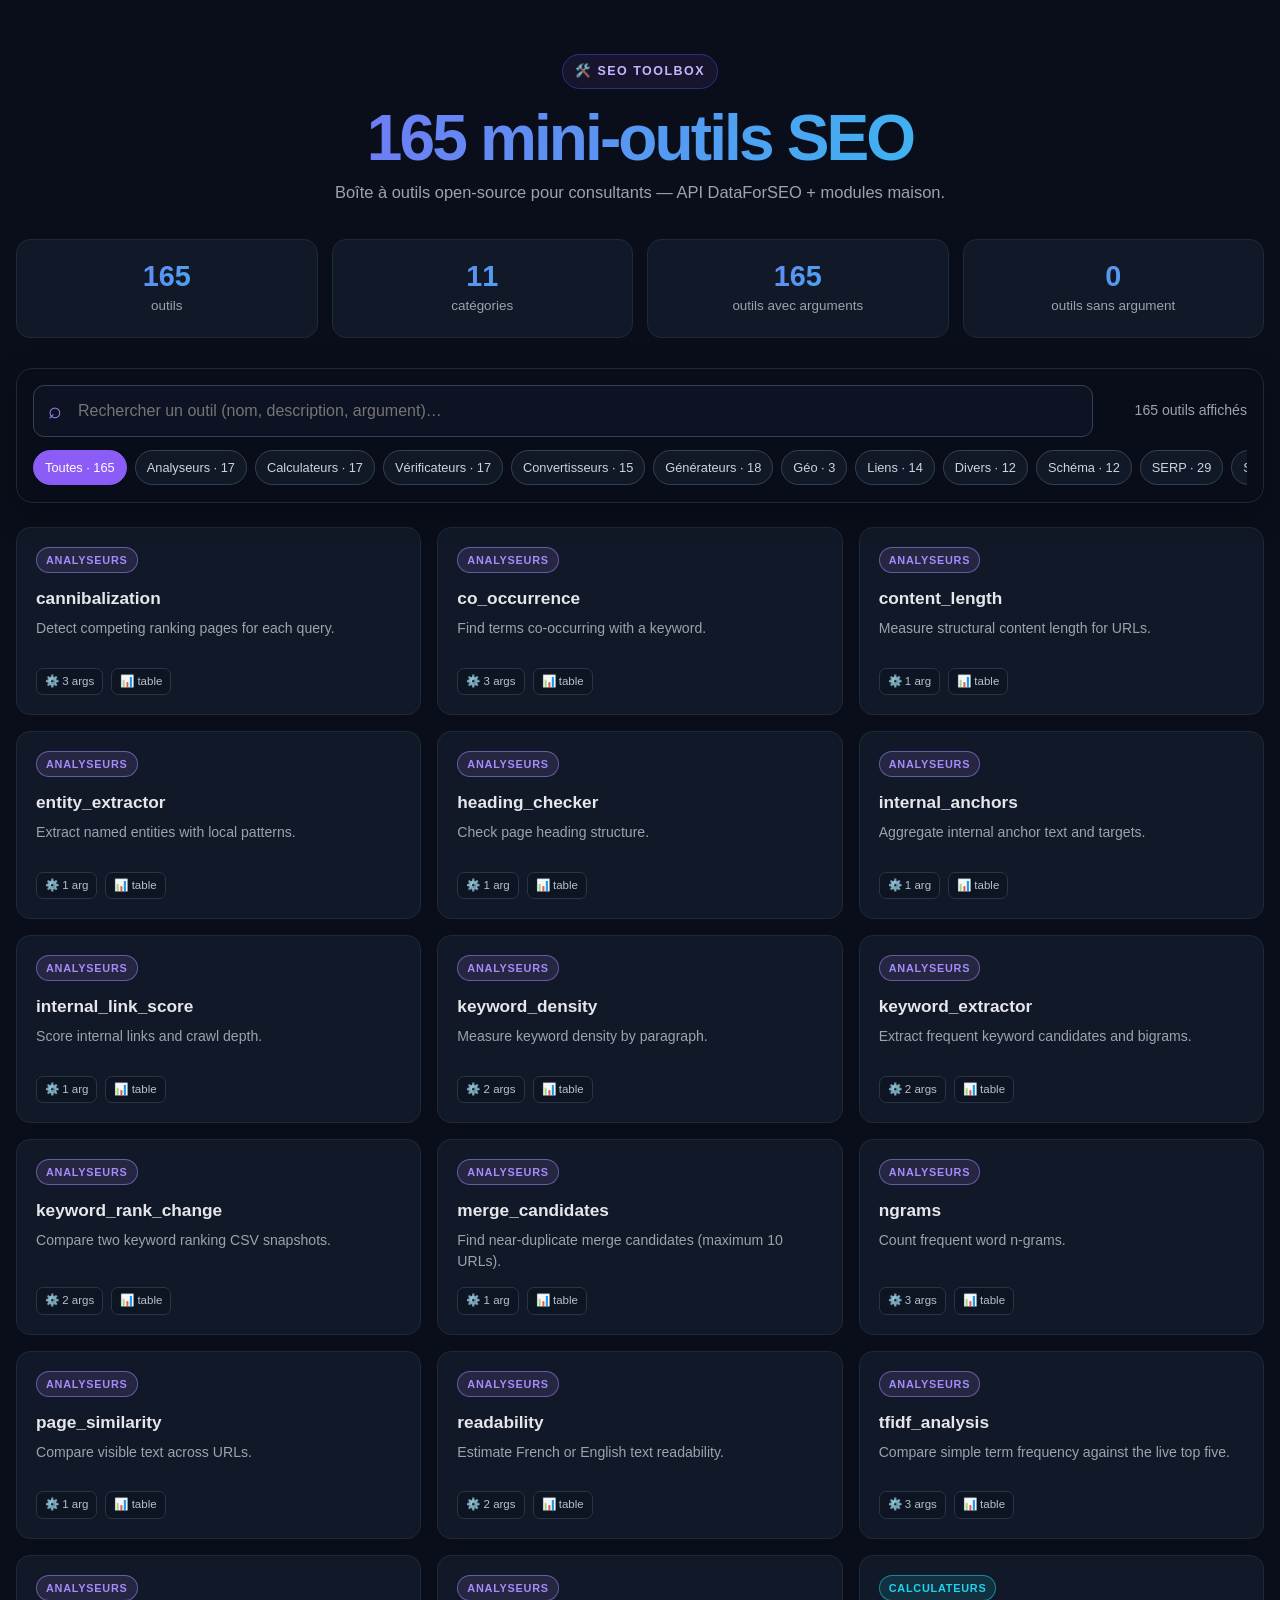
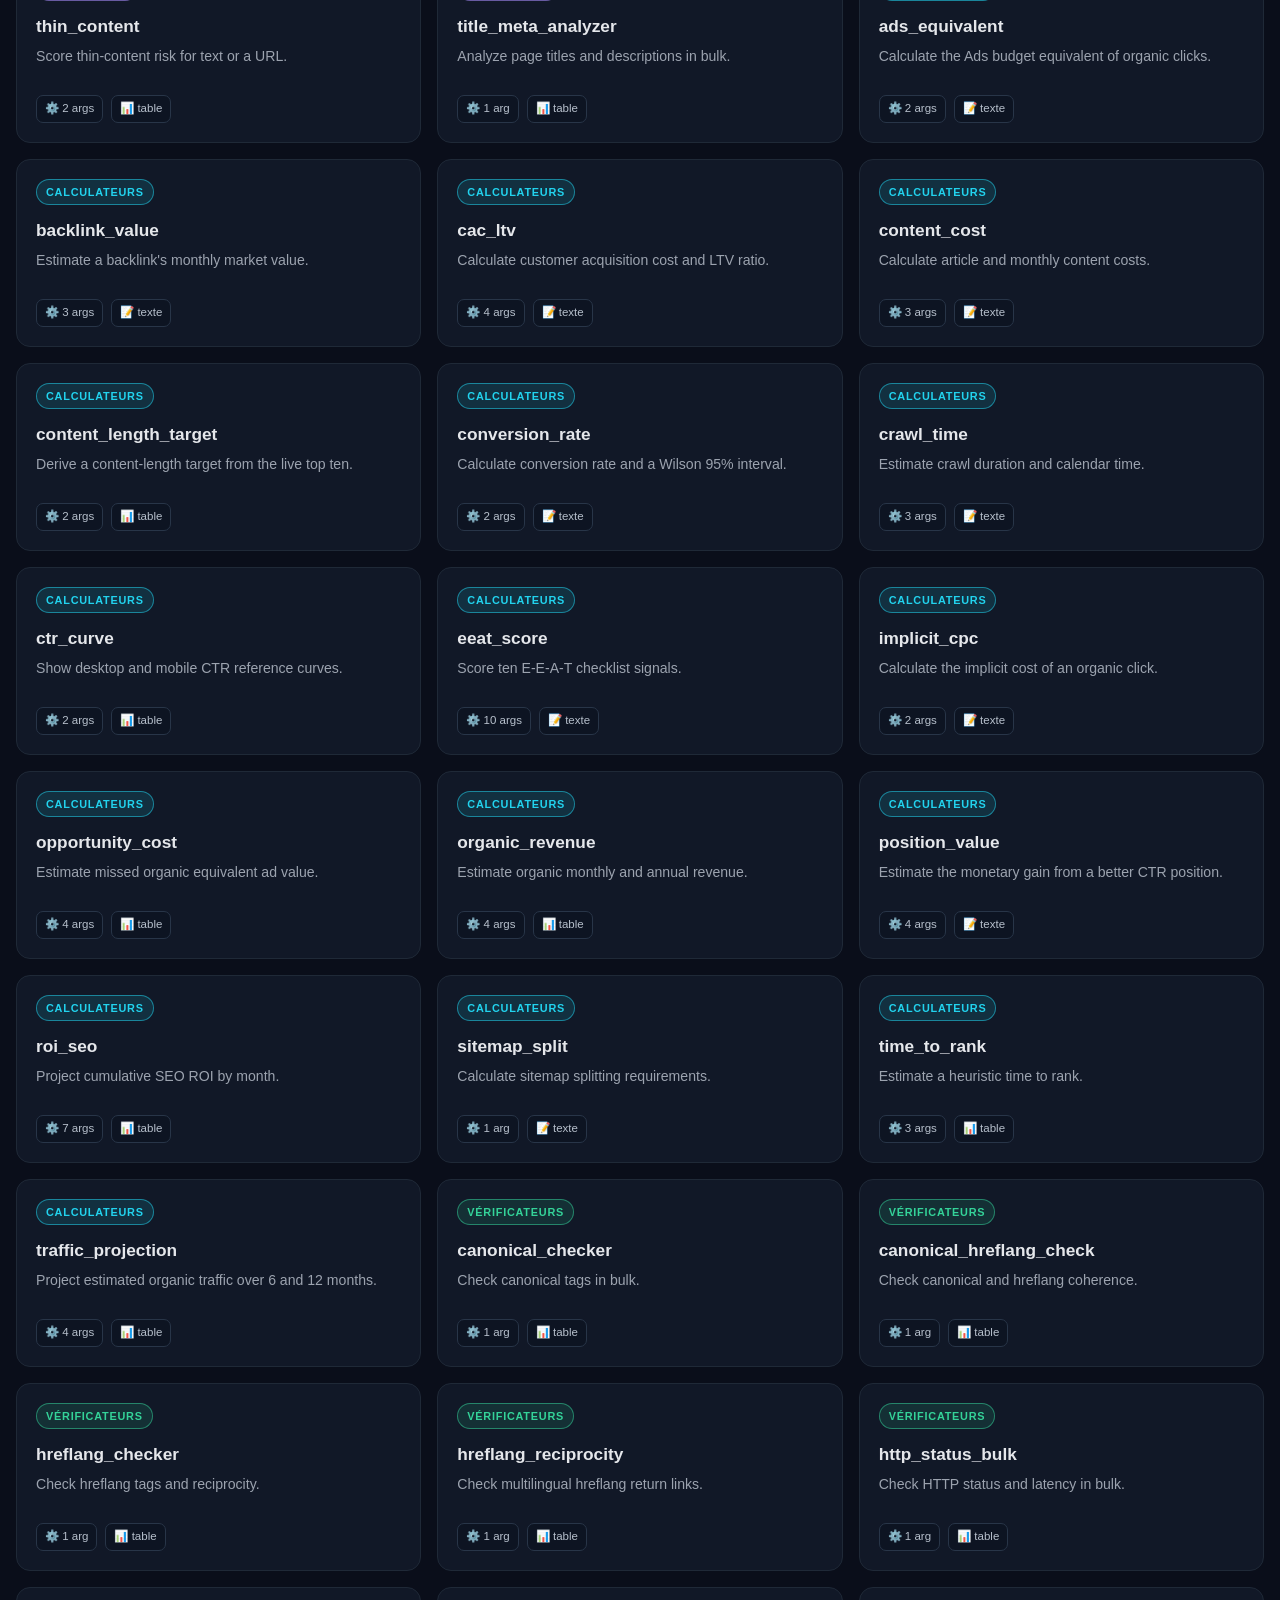
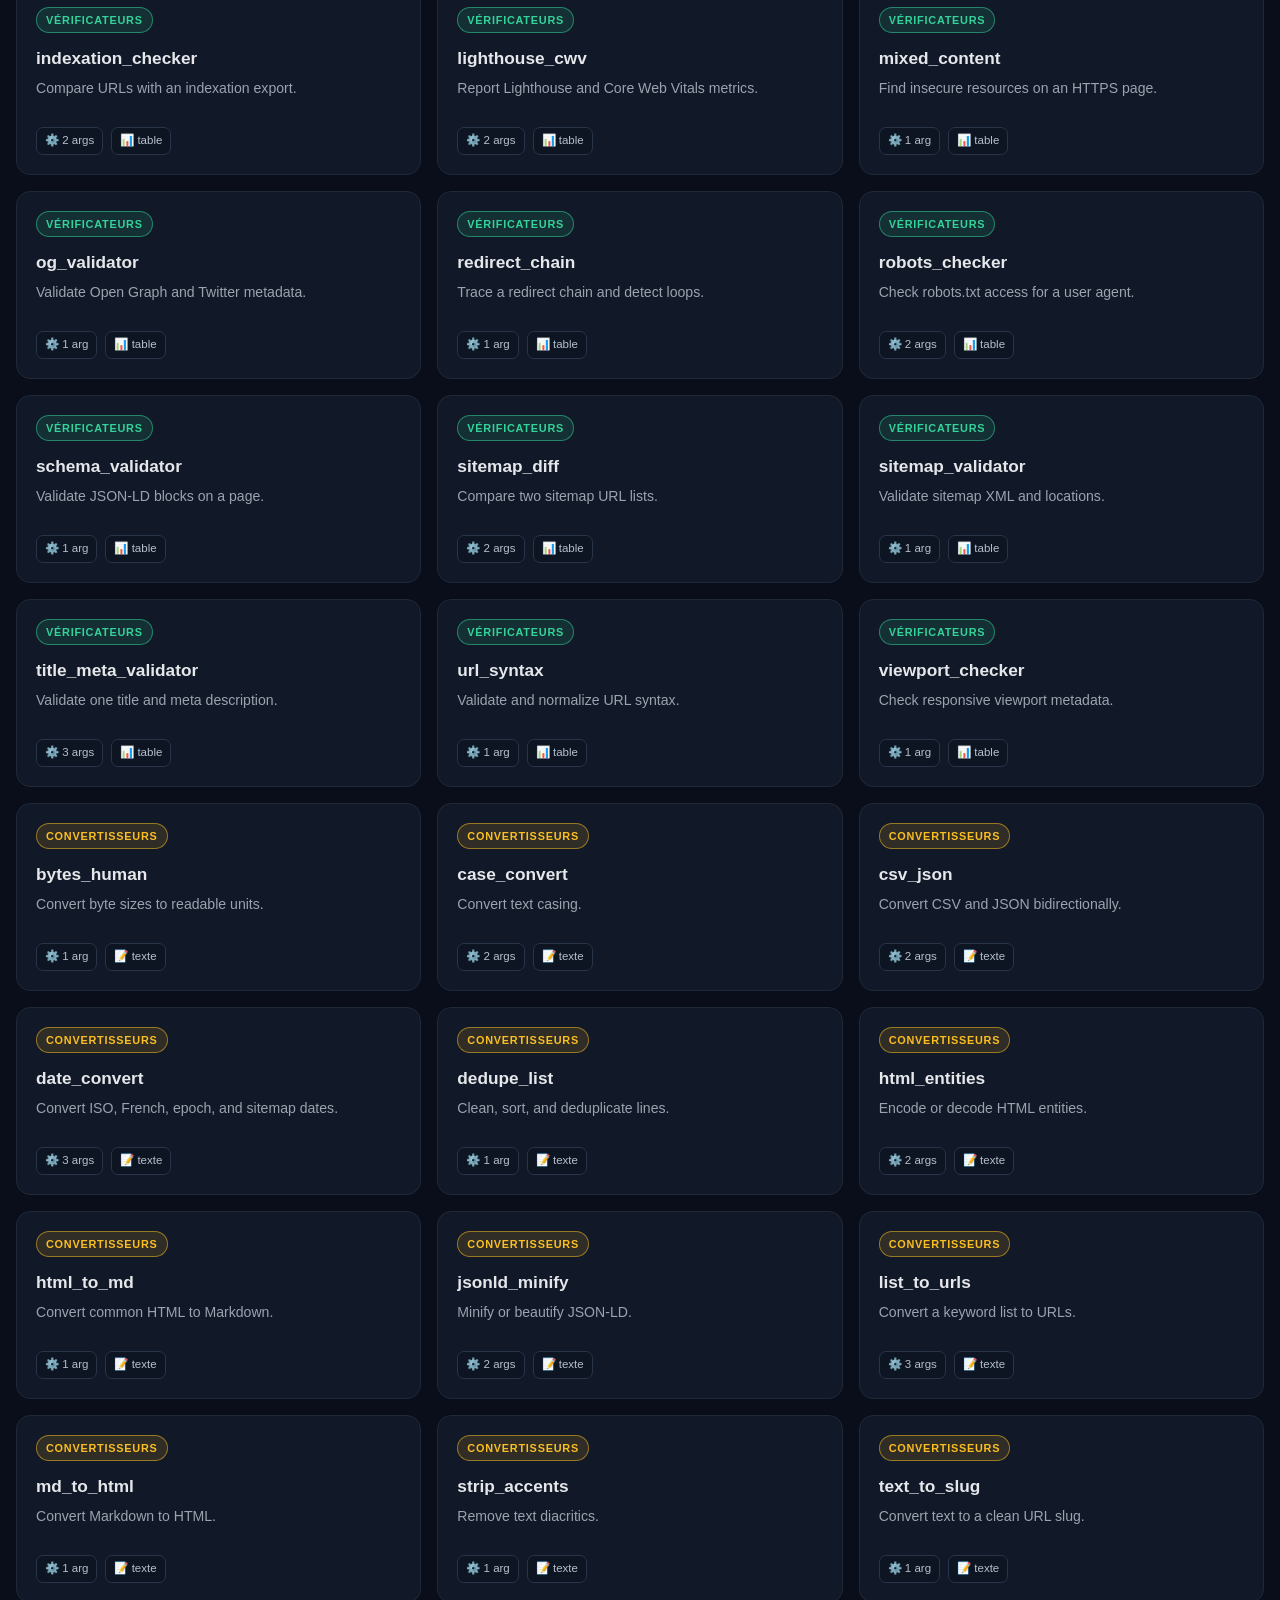
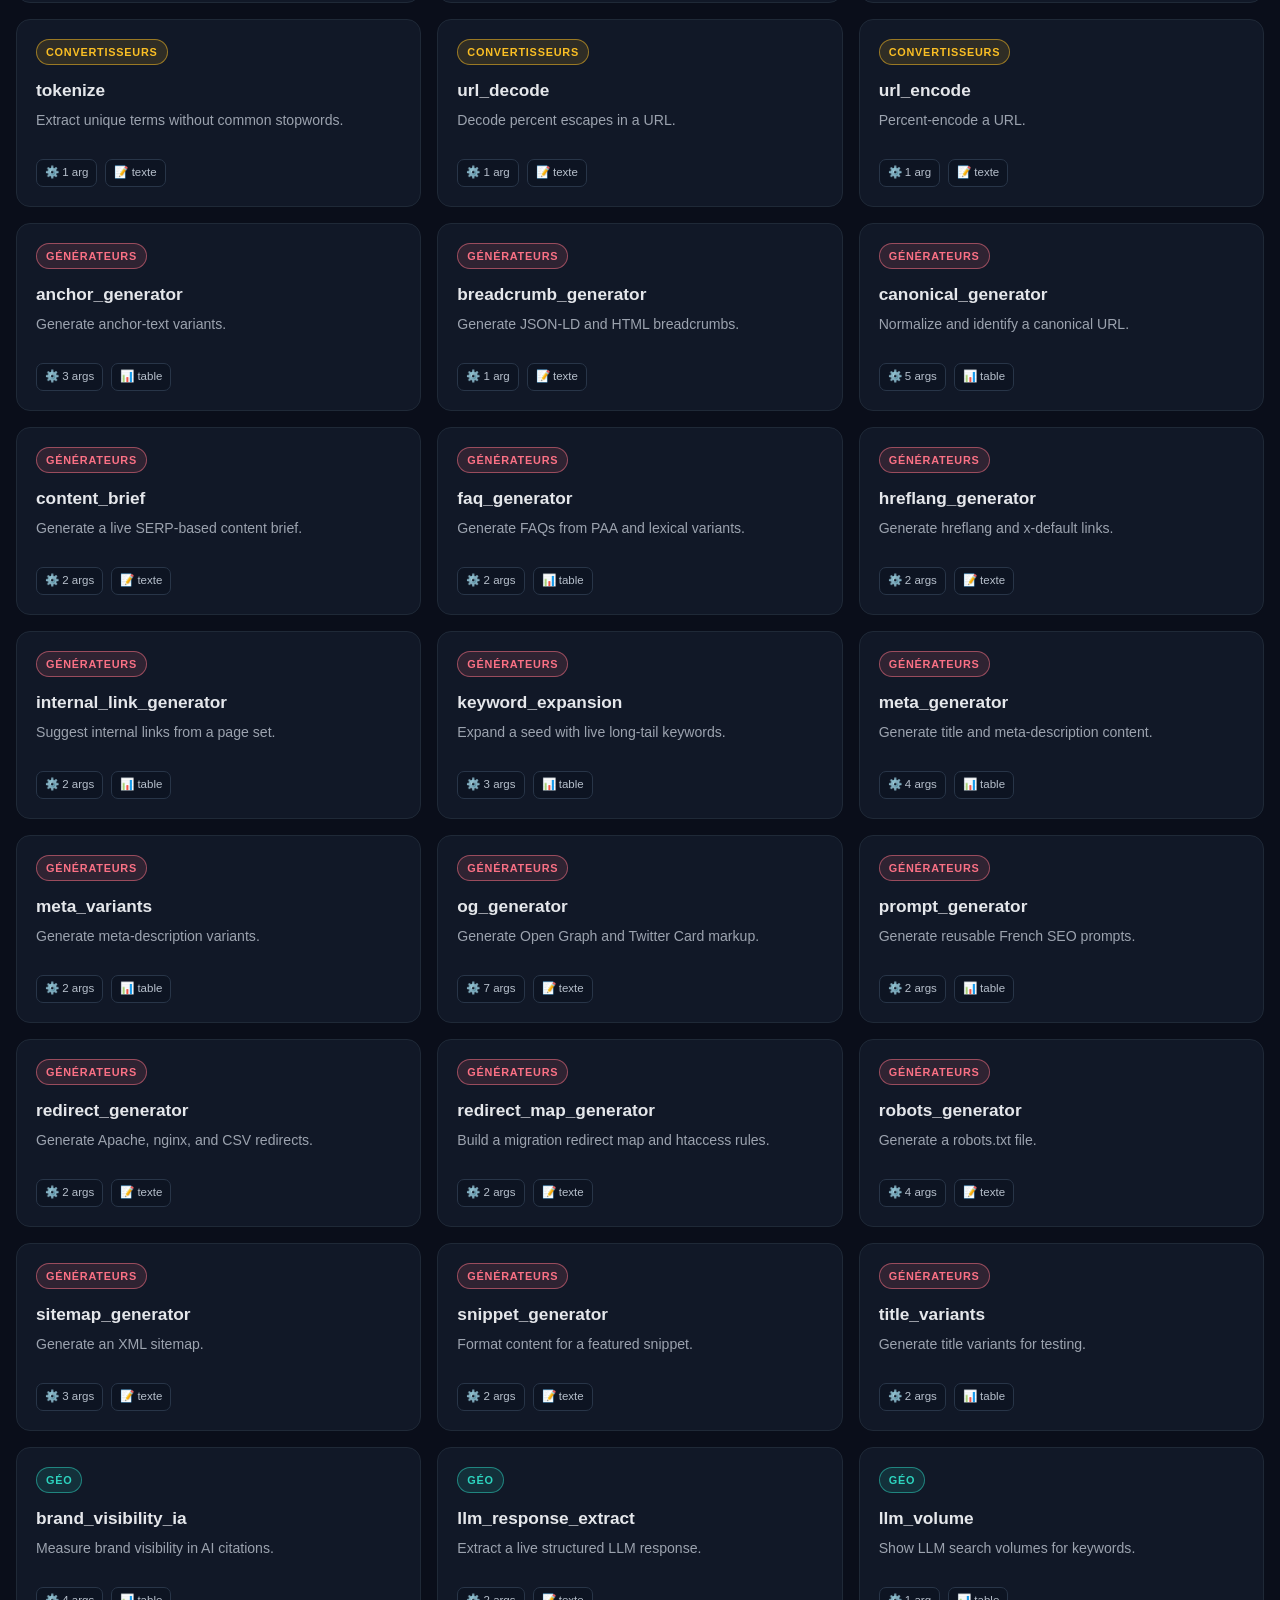
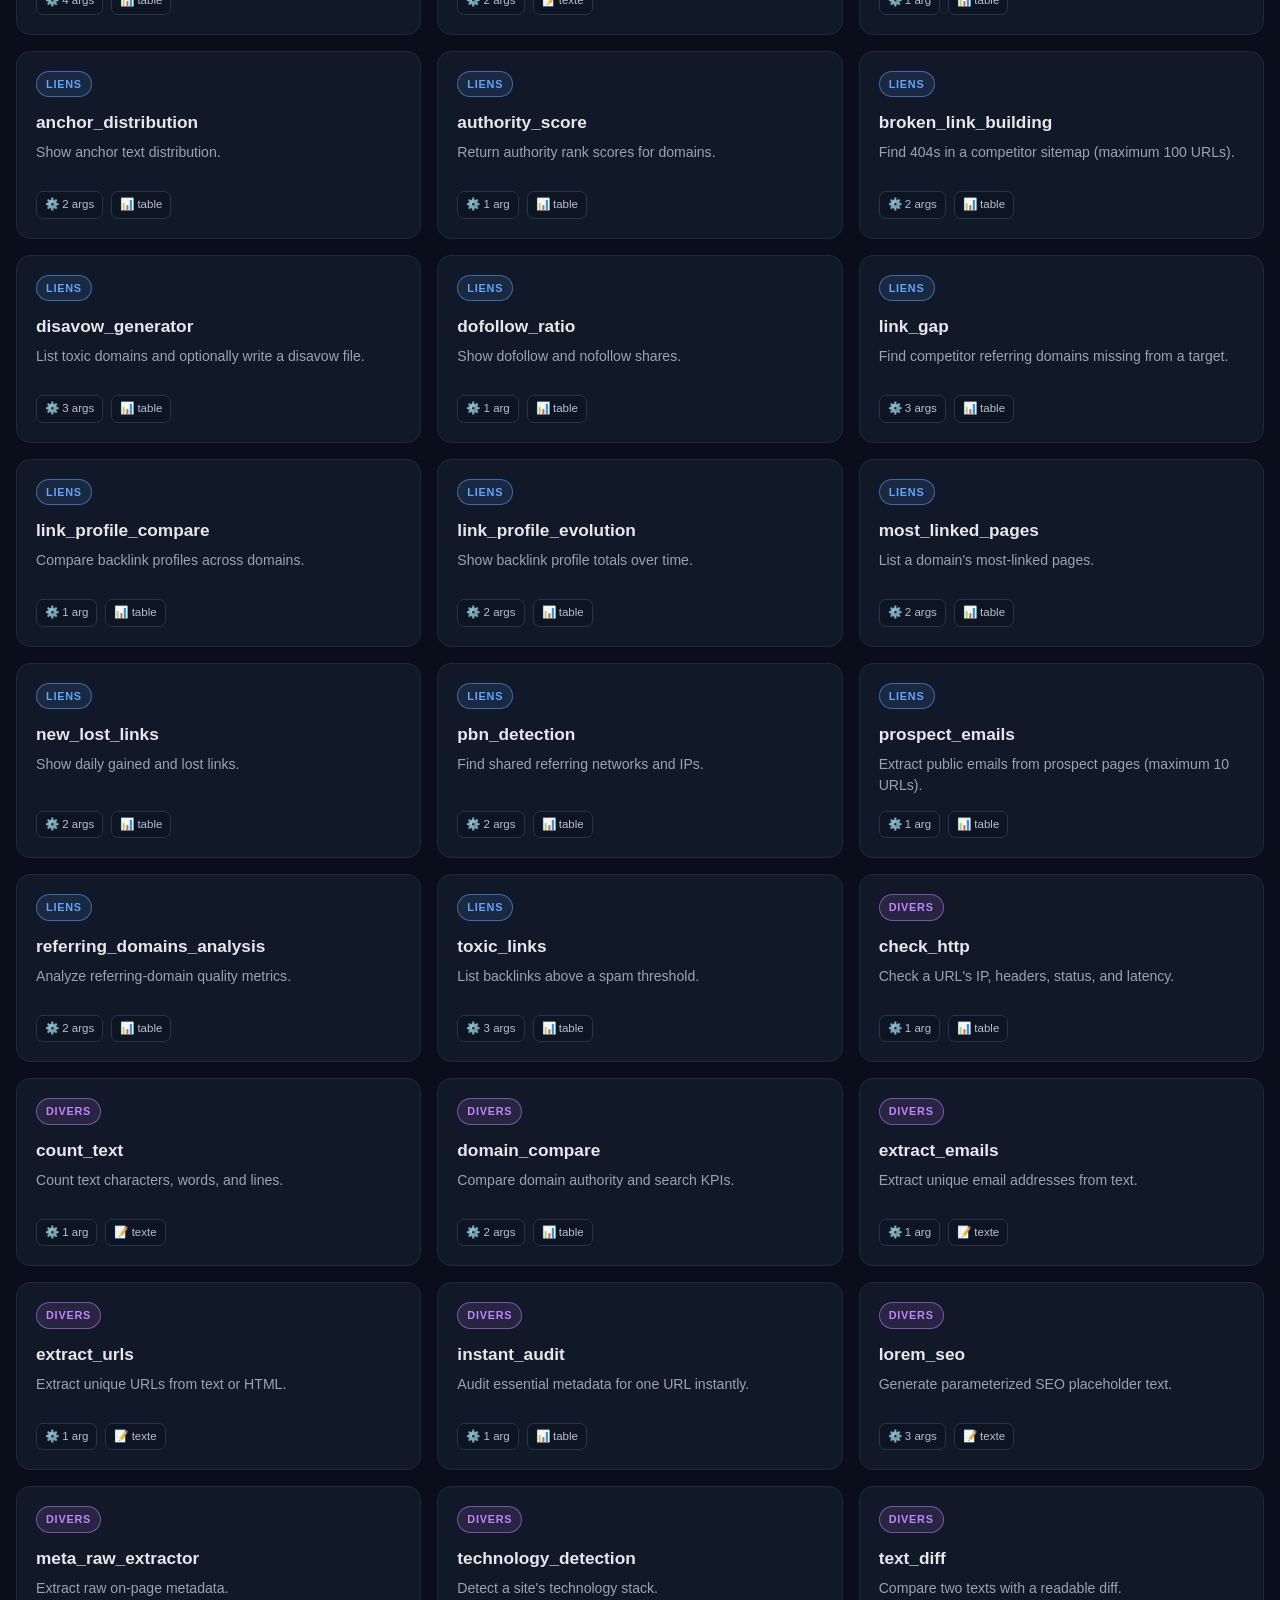
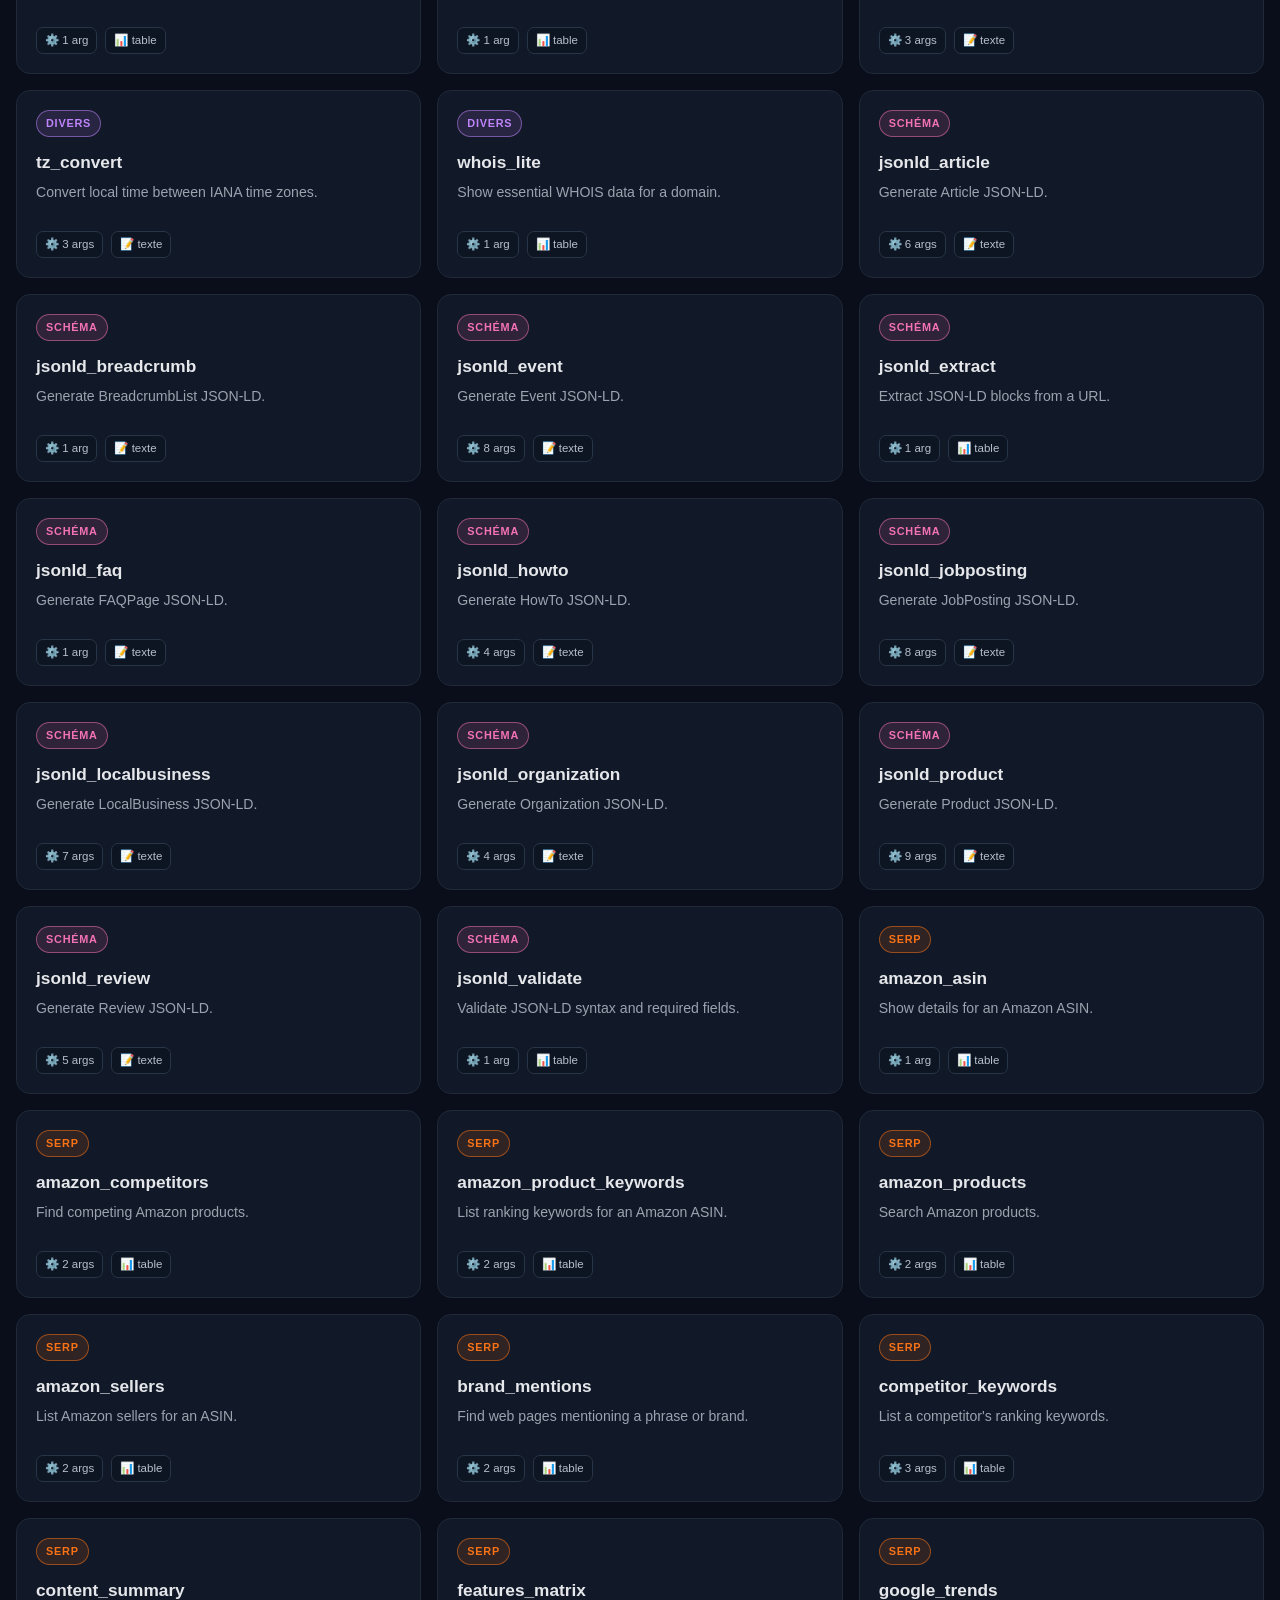
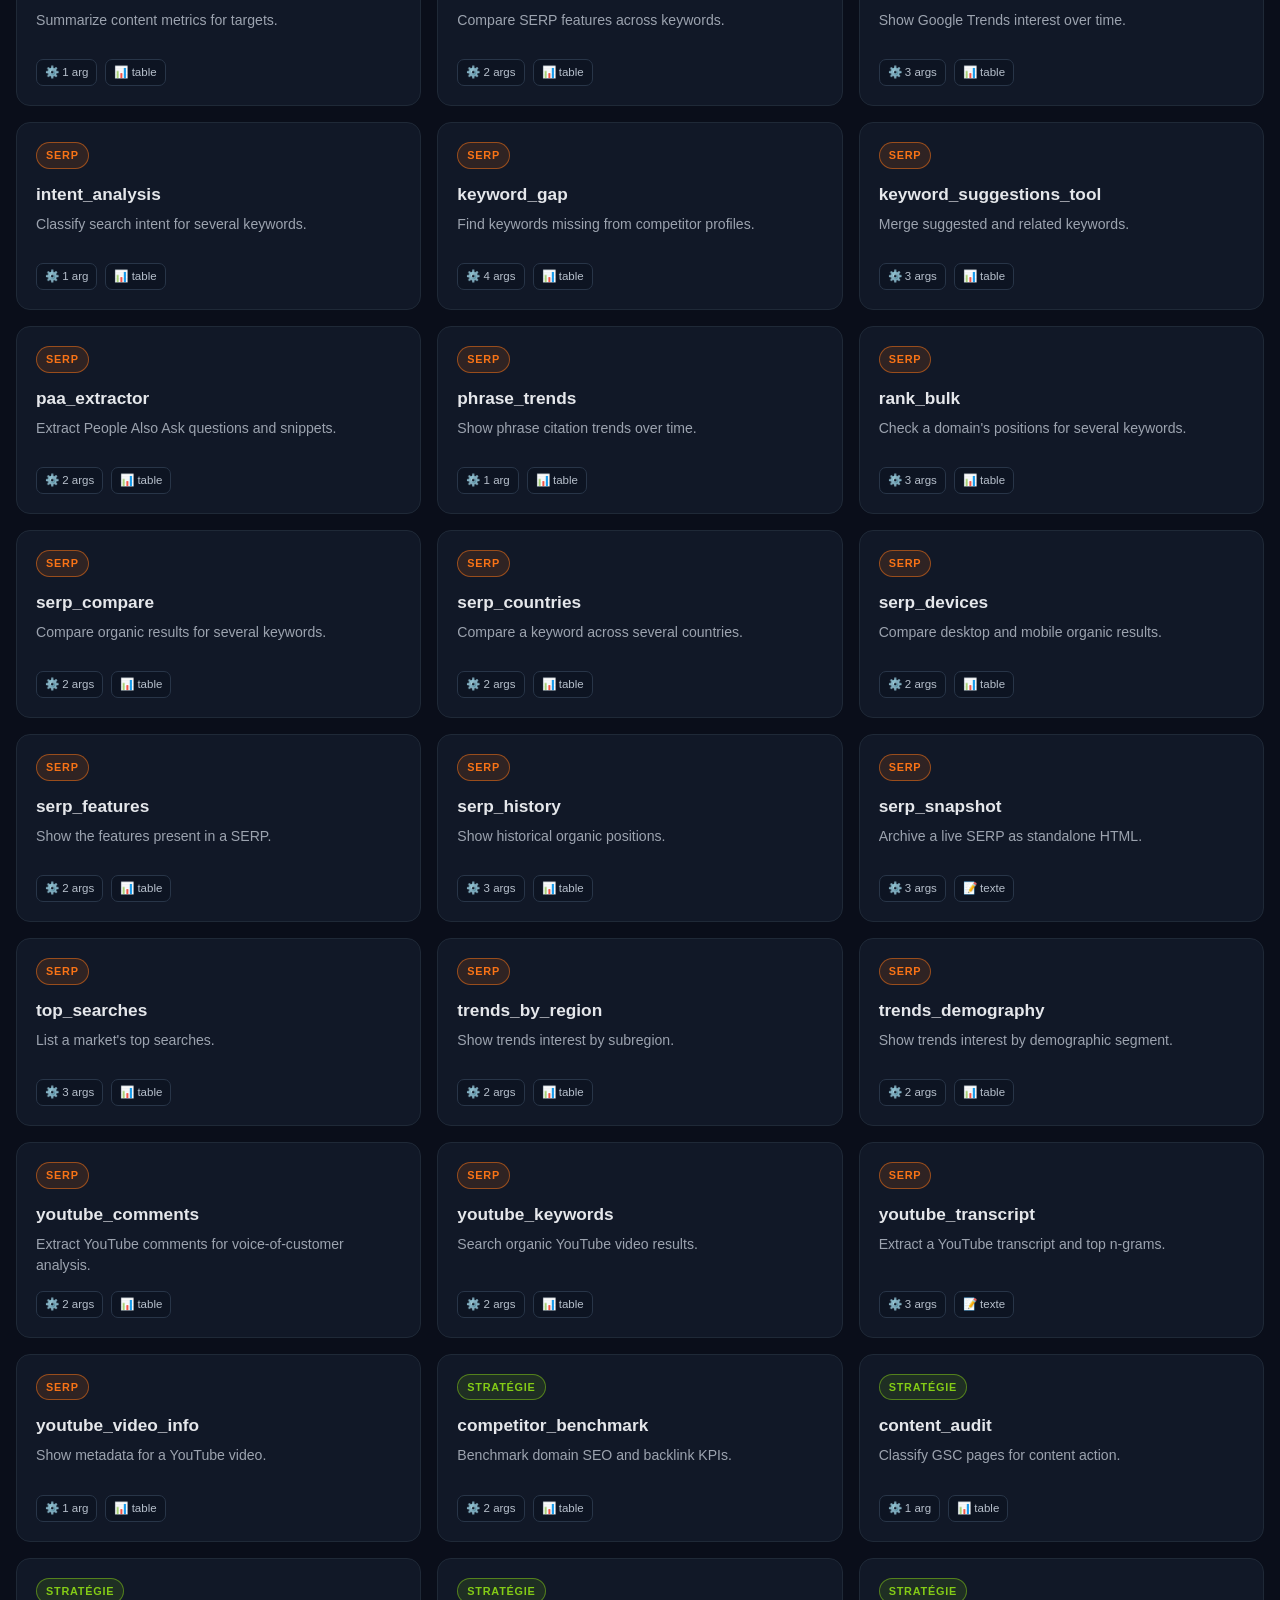
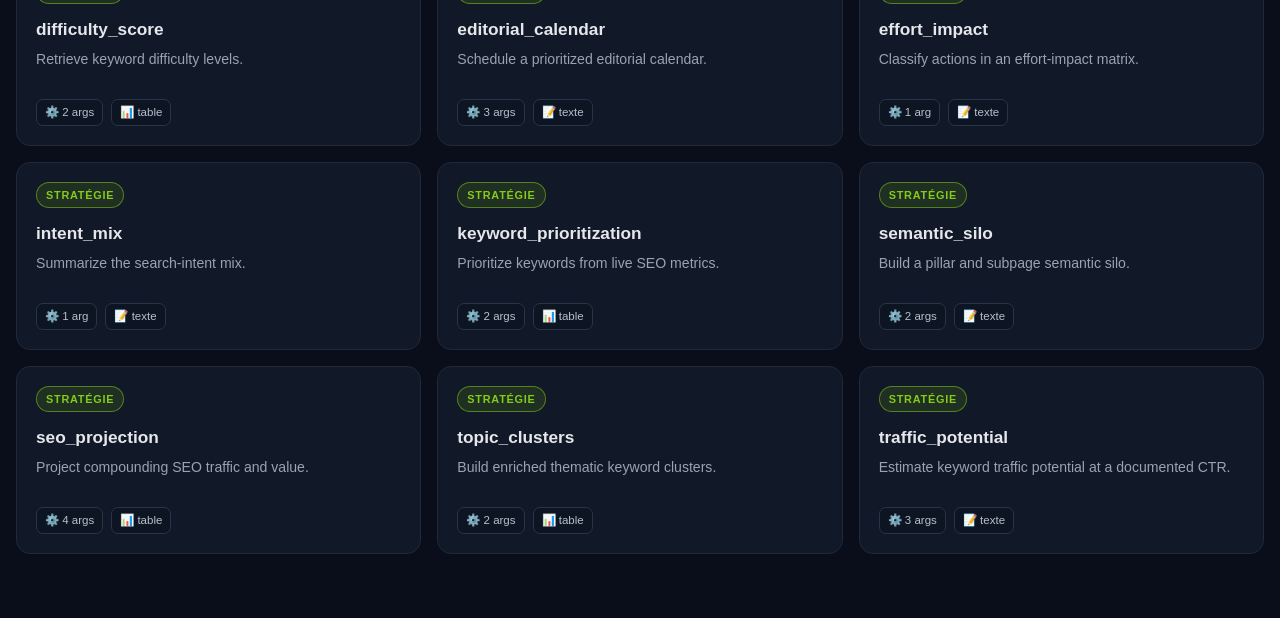
==== visualization/tools-dashboard.html @ 1629d71f "Dashboard visuel des 165 mini-outils (HTML autonome : recherche, filtres catégories, fiches avec arg" ====
<!doctype html>
<html lang="fr">
<head>
  <meta charset="utf-8">
  <meta name="viewport" content="width=device-width, initial-scale=1">
  <title>165 mini-outils SEO — SEO Toolbox</title>
  <style>
    :root{--bg:#0a0e1a;--card:#111827;--border:#1f2937;--violet:#8b5cf6;--cyan:#22d3ee;--text:#e5e7eb;--muted:#9ca3af}
    *{box-sizing:border-box}html{color-scheme:dark;scroll-behavior:smooth}body{margin:0;background:var(--bg);color:var(--text);font-family:-apple-system,BlinkMacSystemFont,"Segoe UI",Roboto,Helvetica,Arial,sans-serif;line-height:1.5}button,input{font:inherit}.shell{width:min(1440px,calc(100% - 32px));margin:auto;padding:54px 0 64px}.hero{text-align:center;margin-bottom:34px}.brand{display:inline-flex;align-items:center;gap:8px;padding:7px 12px;border:1px solid #312e81;border-radius:999px;background:#17152e;color:#c4b5fd;font-size:.78rem;font-weight:800;letter-spacing:.12em}.hero h1{margin:16px 0 8px;font-size:clamp(2.1rem,5vw,4rem);line-height:1.05;letter-spacing:-.045em}.gradient{background:linear-gradient(100deg,var(--violet),var(--cyan));background-clip:text;-webkit-background-clip:text;color:transparent}.hero p{max-width:790px;margin:auto;color:var(--muted);font-size:1.03rem}.stats{display:grid;grid-template-columns:repeat(4,1fr);gap:14px;margin:30px 0}.stat{padding:20px;border:1px solid var(--border);border-radius:14px;background:var(--card);text-align:center}.stat strong{display:block;font-size:1.8rem;line-height:1.15}.stat span{color:var(--muted);font-size:.84rem}.controls{position:sticky;top:0;z-index:10;margin-bottom:24px;padding:16px;border:1px solid var(--border);border-radius:16px;background:rgba(10,14,26,.94);box-shadow:0 12px 30px rgba(0,0,0,.25);backdrop-filter:blur(12px)}.search-row{display:flex;align-items:center;gap:14px}.search{position:relative;flex:1}.search::before{content:"⌕";position:absolute;left:15px;top:50%;transform:translateY(-52%);color:#a78bfa;font-size:1.45rem}.search input{width:100%;padding:13px 16px 13px 44px;border:1px solid #374151;border-radius:11px;outline:0;background:#0d1322;color:var(--text);transition:.2s}.search input:focus{border-color:var(--violet);box-shadow:0 0 0 3px rgba(139,92,246,.16)}.results{min-width:140px;color:var(--muted);font-size:.88rem;text-align:right}.chips{display:flex;gap:8px;margin-top:13px;padding-bottom:1px;overflow-x:auto;scrollbar-width:thin}.chip{flex:none;padding:7px 11px;border:1px solid #374151;border-radius:999px;background:#111827;color:#cbd5e1;cursor:pointer;font-size:.8rem;transition:.18s}.chip:hover{border-color:#6d5bd0}.chip.active{border-color:var(--violet);background:var(--violet);color:white}.grid{display:grid;grid-template-columns:repeat(auto-fill,minmax(320px,1fr));gap:16px}.card{display:flex;min-height:188px;padding:19px;border:1px solid var(--border);border-radius:14px;background:var(--card);cursor:pointer;transition:transform .2s,border-color .2s,box-shadow .2s}.card:hover,.card:focus-visible{transform:translateY(-2px);border-color:var(--violet);box-shadow:0 14px 32px rgba(76,29,149,.22)}.card:focus-visible{outline:2px solid var(--cyan);outline-offset:2px}.card-inner{display:flex;flex:1;min-width:0;flex-direction:column}.category{display:inline-flex;align-self:flex-start;padding:4px 9px;border:1px solid color-mix(in srgb,var(--cat) 52%,transparent);border-radius:999px;background:color-mix(in srgb,var(--cat) 13%,transparent);color:var(--cat);font-size:.68rem;font-weight:800;letter-spacing:.07em;text-transform:uppercase}.card h2{margin:13px 0 6px;font-size:1.08rem;overflow-wrap:anywhere}.description{display:-webkit-box;margin:0;color:var(--muted);font-size:.88rem;overflow:hidden;-webkit-box-orient:vertical;-webkit-line-clamp:2}.meta{display:flex;gap:8px;margin-top:auto;padding-top:15px}.pill{padding:4px 8px;border:1px solid #283548;border-radius:7px;background:#0d1422;color:#b7c0cc;font-size:.72rem}.empty{grid-column:1/-1;padding:60px 20px;border:1px dashed #374151;border-radius:14px;color:var(--muted);text-align:center}.modal{position:fixed;inset:0;z-index:50;display:none;align-items:center;justify-content:center;padding:20px;background:rgba(2,6,23,.78);backdrop-filter:blur(5px)}.modal.open{display:flex}.dialog{width:min(900px,100%);max-height:min(88vh,850px);overflow:auto;border:1px solid #334155;border-radius:18px;background:#111827;box-shadow:0 28px 80px rgba(0,0,0,.6)}.dialog-head{display:flex;align-items:flex-start;justify-content:space-between;gap:18px;padding:24px 26px 12px}.dialog-head h2{margin:10px 0 0;font-size:1.65rem;overflow-wrap:anywhere}.close{display:grid;flex:none;width:38px;height:38px;border:1px solid #374151;border-radius:9px;background:#182131;color:#cbd5e1;cursor:pointer;place-items:center;font-size:1.25rem}.close:hover{border-color:var(--violet);color:white}.dialog-body{padding:0 26px 26px}.full-description{margin:5px 0 25px;color:#c7ced8}.dialog h3{margin:22px 0 10px;font-size:.9rem;letter-spacing:.04em;text-transform:uppercase;color:#c4b5fd}.table-wrap{overflow-x:auto;border:1px solid #263244;border-radius:10px}table{width:100%;border-collapse:collapse;font-size:.82rem}th,td{padding:10px 12px;border-bottom:1px solid #263244;text-align:left;vertical-align:top}tr:last-child td{border-bottom:0}th{background:#0e1624;color:#9ca3af;font-size:.72rem;text-transform:uppercase}td{overflow-wrap:anywhere}.required{display:inline-block;padding:2px 7px;border-radius:999px;font-size:.68rem;font-weight:700}.yes{background:rgba(239,68,68,.15);color:#fca5a5}.no{background:rgba(34,197,94,.13);color:#86efac}.no-args{padding:18px;border:1px dashed #374151;border-radius:10px;color:var(--muted);text-align:center}pre{margin:0;padding:16px;border:1px solid #30363d;border-radius:10px;background:#0d1117;color:#a5f3fc;white-space:pre-wrap;overflow-wrap:anywhere;font:13px/1.55 ui-monospace,SFMono-Regular,Menlo,Consolas,monospace}@media(max-width:800px){.stats{grid-template-columns:repeat(2,1fr)}.search-row{align-items:stretch;flex-direction:column}.results{text-align:left}.controls{position:static}.shell{padding-top:32px}}@media(max-width:430px){.shell{width:min(100% - 20px,1440px)}.grid{grid-template-columns:1fr}.stats{gap:9px}.stat{padding:15px 8px}.dialog-head,.dialog-body{padding-left:18px;padding-right:18px}}
  </style>
</head>
<body>
  <main class="shell">
    <header class="hero"><div class="brand">🛠️ SEO TOOLBOX</div><h1 class="gradient">165 mini-outils SEO</h1><p>Boîte à outils open-source pour consultants — API DataForSEO + modules maison.</p></header>
    <section class="stats" aria-label="Statistiques"><div class="stat"><strong class="gradient" id="stat-total">—</strong><span>outils</span></div><div class="stat"><strong class="gradient" id="stat-categories">—</strong><span>catégories</span></div><div class="stat"><strong class="gradient" id="stat-with-args">—</strong><span>outils avec arguments</span></div><div class="stat"><strong class="gradient" id="stat-without-args">—</strong><span>outils sans argument</span></div></section>
    <section class="controls" aria-label="Filtres"><div class="search-row"><label class="search"><span hidden>Rechercher</span><input id="search" type="search" placeholder="Rechercher un outil (nom, description, argument)…" autocomplete="off"></label><div class="results" id="results" aria-live="polite"></div></div><div class="chips" id="chips" aria-label="Catégories"></div></section>
    <section class="grid" id="grid" aria-live="polite"></section>
  </main>
  <div class="modal" id="modal" role="dialog" aria-modal="true" aria-labelledby="modal-title"><article class="dialog"><header class="dialog-head"><div><span class="category" id="modal-category"></span><h2 id="modal-title"></h2></div><button class="close" id="close-modal" type="button" aria-label="Fermer">✕</button></header><div class="dialog-body"><p class="full-description" id="modal-description"></p><h3>Arguments</h3><div id="arguments"></div><h3>Commande d’exemple</h3><pre><code id="example"></code></pre></div></article></div>
  <script id="tools-data" type="application/json">
[
 {
  "name": "cannibalization",
  "category": "analyzers",
  "description": "Detect competing ranking pages for each query.",
  "returns": "table",
  "args": [
   {
    "name": "domain",
    "required": true,
    "default": null,
    "help": "",
    "is_flag": false
   },
   {
    "name": "keywords",
    "required": true,
    "default": null,
    "help": "",
    "is_flag": false
   },
   {
    "name": "country",
    "required": false,
    "default": "FR",
    "help": "",
    "is_flag": false
   }
  ]
 },
 {
  "name": "co_occurrence",
  "category": "analyzers",
  "description": "Find terms co-occurring with a keyword.",
  "returns": "table",
  "args": [
   {
    "name": "text",
    "required": true,
    "default": null,
    "help": "Text.",
    "is_flag": false
   },
   {
    "name": "keyword",
    "required": true,
    "default": null,
    "help": "Keyword.",
    "is_flag": false
   },
   {
    "name": "limit",
    "required": false,
    "default": "20",
    "help": "Limit.",
    "is_flag": false
   }
  ]
 },
 {
  "name": "content_length",
  "category": "analyzers",
  "description": "Measure structural content length for URLs.",
  "returns": "table",
  "args": [
   {
    "name": "urls",
    "required": true,
    "default": null,
    "help": "",
    "is_flag": false
   }
  ]
 },
 {
  "name": "entity_extractor",
  "category": "analyzers",
  "description": "Extract named entities with local patterns.",
  "returns": "table",
  "args": [
   {
    "name": "text",
    "required": true,
    "default": null,
    "help": "Text.",
    "is_flag": false
   }
  ]
 },
 {
  "name": "heading_checker",
  "category": "analyzers",
  "description": "Check page heading structure.",
  "returns": "table",
  "args": [
   {
    "name": "urls",
    "required": true,
    "default": null,
    "help": "Urls.",
    "is_flag": false
   }
  ]
 },
 {
  "name": "internal_anchors",
  "category": "analyzers",
  "description": "Aggregate internal anchor text and targets.",
  "returns": "table",
  "args": [
   {
    "name": "urls",
    "required": true,
    "default": null,
    "help": "Urls.",
    "is_flag": false
   }
  ]
 },
 {
  "name": "internal_link_score",
  "category": "analyzers",
  "description": "Score internal links and crawl depth.",
  "returns": "table",
  "args": [
   {
    "name": "urls",
    "required": true,
    "default": null,
    "help": "Urls.",
    "is_flag": false
   }
  ]
 },
 {
  "name": "keyword_density",
  "category": "analyzers",
  "description": "Measure keyword density by paragraph.",
  "returns": "table",
  "args": [
   {
    "name": "text",
    "required": true,
    "default": null,
    "help": "Text.",
    "is_flag": false
   },
   {
    "name": "keyword",
    "required": true,
    "default": null,
    "help": "Keyword.",
    "is_flag": false
   }
  ]
 },
 {
  "name": "keyword_extractor",
  "category": "analyzers",
  "description": "Extract frequent keyword candidates and bigrams.",
  "returns": "table",
  "args": [
   {
    "name": "text",
    "required": true,
    "default": null,
    "help": "Text.",
    "is_flag": false
   },
   {
    "name": "limit",
    "required": false,
    "default": "20",
    "help": "Limit.",
    "is_flag": false
   }
  ]
 },
 {
  "name": "keyword_rank_change",
  "category": "analyzers",
  "description": "Compare two keyword ranking CSV snapshots.",
  "returns": "table",
  "args": [
   {
    "name": "before",
    "required": true,
    "default": null,
    "help": "Before.",
    "is_flag": false
   },
   {
    "name": "after",
    "required": true,
    "default": null,
    "help": "After.",
    "is_flag": false
   }
  ]
 },
 {
  "name": "merge_candidates",
  "category": "analyzers",
  "description": "Find near-duplicate merge candidates (maximum 10 URLs).",
  "returns": "table",
  "args": [
   {
    "name": "urls",
    "required": true,
    "default": null,
    "help": "Urls.",
    "is_flag": false
   }
  ]
 },
 {
  "name": "ngrams",
  "category": "analyzers",
  "description": "Count frequent word n-grams.",
  "returns": "table",
  "args": [
   {
    "name": "text",
    "required": true,
    "default": null,
    "help": "Text.",
    "is_flag": false
   },
   {
    "name": "n",
    "required": false,
    "default": "2",
    "help": "N.",
    "is_flag": false
   },
   {
    "name": "limit",
    "required": false,
    "default": "20",
    "help": "Limit.",
    "is_flag": false
   }
  ]
 },
 {
  "name": "page_similarity",
  "category": "analyzers",
  "description": "Compare visible text across URLs.",
  "returns": "table",
  "args": [
   {
    "name": "urls",
    "required": true,
    "default": null,
    "help": "Urls.",
    "is_flag": false
   }
  ]
 },
 {
  "name": "readability",
  "category": "analyzers",
  "description": "Estimate French or English text readability.",
  "returns": "table",
  "args": [
   {
    "name": "text",
    "required": true,
    "default": null,
    "help": "Text.",
    "is_flag": false
   },
   {
    "name": "lang",
    "required": false,
    "default": "fr",
    "help": "Lang.",
    "is_flag": false
   }
  ]
 },
 {
  "name": "tfidf_analysis",
  "category": "analyzers",
  "description": "Compare simple term frequency against the live top five.",
  "returns": "table",
  "args": [
   {
    "name": "keyword",
    "required": true,
    "default": null,
    "help": "",
    "is_flag": false
   },
   {
    "name": "text",
    "required": true,
    "default": null,
    "help": "",
    "is_flag": false
   },
   {
    "name": "country",
    "required": false,
    "default": "FR",
    "help": "",
    "is_flag": false
   }
  ]
 },
 {
  "name": "thin_content",
  "category": "analyzers",
  "description": "Score thin-content risk for text or a URL.",
  "returns": "table",
  "args": [
   {
    "name": "value",
    "required": true,
    "default": null,
    "help": "Value.",
    "is_flag": false
   },
   {
    "name": "text",
    "required": false,
    "default": null,
    "help": "Text.",
    "is_flag": true
   }
  ]
 },
 {
  "name": "title_meta_analyzer",
  "category": "analyzers",
  "description": "Analyze page titles and descriptions in bulk.",
  "returns": "table",
  "args": [
   {
    "name": "urls",
    "required": true,
    "default": null,
    "help": "Urls.",
    "is_flag": false
   }
  ]
 },
 {
  "name": "ads_equivalent",
  "category": "calculators",
  "description": "Calculate the Ads budget equivalent of organic clicks.",
  "returns": "str",
  "args": [
   {
    "name": "clicks",
    "required": true,
    "default": null,
    "help": "Clicks.",
    "is_flag": false
   },
   {
    "name": "cpc",
    "required": true,
    "default": null,
    "help": "Cpc.",
    "is_flag": false
   }
  ]
 },
 {
  "name": "backlink_value",
  "category": "calculators",
  "description": "Estimate a backlink's monthly market value.",
  "returns": "str",
  "args": [
   {
    "name": "authority",
    "required": true,
    "default": null,
    "help": "Authority.",
    "is_flag": false
   },
   {
    "name": "referral_traffic",
    "required": true,
    "default": null,
    "help": "Referral traffic.",
    "is_flag": false
   },
   {
    "name": "cpc",
    "required": true,
    "default": null,
    "help": "Cpc.",
    "is_flag": false
   }
  ]
 },
 {
  "name": "cac_ltv",
  "category": "calculators",
  "description": "Calculate customer acquisition cost and LTV ratio.",
  "returns": "str",
  "args": [
   {
    "name": "cost",
    "required": true,
    "default": null,
    "help": "Cost.",
    "is_flag": false
   },
   {
    "name": "customers",
    "required": true,
    "default": null,
    "help": "Customers.",
    "is_flag": false
   },
   {
    "name": "ltv",
    "required": true,
    "default": null,
    "help": "Ltv.",
    "is_flag": false
   },
   {
    "name": "months",
    "required": false,
    "default": "1",
    "help": "Months.",
    "is_flag": false
   }
  ]
 },
 {
  "name": "content_cost",
  "category": "calculators",
  "description": "Calculate article and monthly content costs.",
  "returns": "str",
  "args": [
   {
    "name": "words",
    "required": true,
    "default": null,
    "help": "Words.",
    "is_flag": false
   },
   {
    "name": "rate",
    "required": true,
    "default": null,
    "help": "Rate.",
    "is_flag": false
   },
   {
    "name": "articles",
    "required": false,
    "default": "1",
    "help": "Articles.",
    "is_flag": false
   }
  ]
 },
 {
  "name": "content_length_target",
  "category": "calculators",
  "description": "Derive a content-length target from the live top ten.",
  "returns": "table",
  "args": [
   {
    "name": "keyword",
    "required": true,
    "default": null,
    "help": "",
    "is_flag": false
   },
   {
    "name": "country",
    "required": false,
    "default": "FR",
    "help": "",
    "is_flag": false
   }
  ]
 },
 {
  "name": "conversion_rate",
  "category": "calculators",
  "description": "Calculate conversion rate and a Wilson 95% interval.",
  "returns": "str",
  "args": [
   {
    "name": "visits",
    "required": true,
    "default": null,
    "help": "Visits.",
    "is_flag": false
   },
   {
    "name": "conversions",
    "required": true,
    "default": null,
    "help": "Conversions.",
    "is_flag": false
   }
  ]
 },
 {
  "name": "crawl_time",
  "category": "calculators",
  "description": "Estimate crawl duration and calendar time.",
  "returns": "str",
  "args": [
   {
    "name": "pages",
    "required": true,
    "default": null,
    "help": "Pages.",
    "is_flag": false
   },
   {
    "name": "urls_per_second",
    "required": true,
    "default": null,
    "help": "Urls per second.",
    "is_flag": false
   },
   {
    "name": "daily_budget_pct",
    "required": false,
    "default": "100",
    "help": "Daily budget pct.",
    "is_flag": false
   }
  ]
 },
 {
  "name": "ctr_curve",
  "category": "calculators",
  "description": "Show desktop and mobile CTR reference curves.",
  "returns": "table",
  "args": [
   {
    "name": "position",
    "required": false,
    "default": "0",
    "help": "Position.",
    "is_flag": false
   },
   {
    "name": "device",
    "required": false,
    "default": "both",
    "help": "Device.",
    "is_flag": false
   }
  ]
 },
 {
  "name": "eeat_score",
  "category": "calculators",
  "description": "Score ten E-E-A-T checklist signals.",
  "returns": "str",
  "args": [
   {
    "name": "author",
    "required": false,
    "default": null,
    "help": "Set the author signal.",
    "is_flag": true
   },
   {
    "name": "bio",
    "required": false,
    "default": null,
    "help": "Set the bio signal.",
    "is_flag": true
   },
   {
    "name": "sources",
    "required": false,
    "default": null,
    "help": "Set the sources signal.",
    "is_flag": true
   },
   {
    "name": "mentions",
    "required": false,
    "default": null,
    "help": "Set the mentions signal.",
    "is_flag": true
   },
   {
    "name": "evidence",
    "required": false,
    "default": null,
    "help": "Set the evidence signal.",
    "is_flag": true
   },
   {
    "name": "dates",
    "required": false,
    "default": null,
    "help": "Set the dates signal.",
    "is_flag": true
   },
   {
    "name": "faq",
    "required": false,
    "default": null,
    "help": "Set the faq signal.",
    "is_flag": true
   },
   {
    "name": "reviews",
    "required": false,
    "default": null,
    "help": "Set the reviews signal.",
    "is_flag": true
   },
   {
    "name": "about",
    "required": false,
    "default": null,
    "help": "Set the about signal.",
    "is_flag": true
   },
   {
    "name": "contact",
    "required": false,
    "default": null,
    "help": "Set the contact signal.",
    "is_flag": true
   }
  ]
 },
 {
  "name": "implicit_cpc",
  "category": "calculators",
  "description": "Calculate the implicit cost of an organic click.",
  "returns": "str",
  "args": [
   {
    "name": "cost",
    "required": true,
    "default": null,
    "help": "Cost.",
    "is_flag": false
   },
   {
    "name": "clicks",
    "required": true,
    "default": null,
    "help": "Clicks.",
    "is_flag": false
   }
  ]
 },
 {
  "name": "opportunity_cost",
  "category": "calculators",
  "description": "Estimate missed organic equivalent ad value.",
  "returns": "table",
  "args": [
   {
    "name": "volume",
    "required": true,
    "default": null,
    "help": "Volume.",
    "is_flag": false
   },
   {
    "name": "cpc",
    "required": true,
    "default": null,
    "help": "Cpc.",
    "is_flag": false
   },
   {
    "name": "position",
    "required": true,
    "default": null,
    "help": "Position.",
    "is_flag": false
   },
   {
    "name": "days",
    "required": false,
    "default": "30",
    "help": "Days.",
    "is_flag": false
   }
  ]
 },
 {
  "name": "organic_revenue",
  "category": "calculators",
  "description": "Estimate organic monthly and annual revenue.",
  "returns": "table",
  "args": [
   {
    "name": "traffic",
    "required": true,
    "default": null,
    "help": "Traffic.",
    "is_flag": false
   },
   {
    "name": "conversion",
    "required": true,
    "default": null,
    "help": "Conversion.",
    "is_flag": false
   },
   {
    "name": "basket",
    "required": true,
    "default": null,
    "help": "Basket.",
    "is_flag": false
   },
   {
    "name": "growth",
    "required": false,
    "default": "0",
    "help": "Growth.",
    "is_flag": false
   }
  ]
 },
 {
  "name": "position_value",
  "category": "calculators",
  "description": "Estimate the monetary gain from a better CTR position.",
  "returns": "str",
  "args": [
   {
    "name": "volume",
    "required": true,
    "default": null,
    "help": "Volume.",
    "is_flag": false
   },
   {
    "name": "cpc",
    "required": true,
    "default": null,
    "help": "Cpc.",
    "is_flag": false
   },
   {
    "name": "current_ctr",
    "required": true,
    "default": null,
    "help": "Current ctr.",
    "is_flag": false
   },
   {
    "name": "target_ctr",
    "required": true,
    "default": null,
    "help": "Target ctr.",
    "is_flag": false
   }
  ]
 },
 {
  "name": "roi_seo",
  "category": "calculators",
  "description": "Project cumulative SEO ROI by month.",
  "returns": "table",
  "args": [
   {
    "name": "budget",
    "required": true,
    "default": null,
    "help": "Budget.",
    "is_flag": false
   },
   {
    "name": "basket",
    "required": true,
    "default": null,
    "help": "Basket.",
    "is_flag": false
   },
   {
    "name": "margin",
    "required": true,
    "default": null,
    "help": "Margin.",
    "is_flag": false
   },
   {
    "name": "conversion",
    "required": true,
    "default": null,
    "help": "Conversion.",
    "is_flag": false
   },
   {
    "name": "months",
    "required": false,
    "default": "12",
    "help": "Months.",
    "is_flag": false
   },
   {
    "name": "traffic",
    "required": false,
    "default": "1000",
    "help": "Traffic.",
    "is_flag": false
   },
   {
    "name": "growth",
    "required": false,
    "default": "5",
    "help": "Growth.",
    "is_flag": false
   }
  ]
 },
 {
  "name": "sitemap_split",
  "category": "calculators",
  "description": "Calculate sitemap splitting requirements.",
  "returns": "str",
  "args": [
   {
    "name": "urls",
    "required": true,
    "default": null,
    "help": "Urls.",
    "is_flag": false
   }
  ]
 },
 {
  "name": "time_to_rank",
  "category": "calculators",
  "description": "Estimate a heuristic time to rank.",
  "returns": "table",
  "args": [
   {
    "name": "kd",
    "required": true,
    "default": null,
    "help": "Kd.",
    "is_flag": false
   },
   {
    "name": "authority",
    "required": true,
    "default": null,
    "help": "Authority.",
    "is_flag": false
   },
   {
    "name": "age",
    "required": true,
    "default": null,
    "help": "Age.",
    "is_flag": false
   }
  ]
 },
 {
  "name": "traffic_projection",
  "category": "calculators",
  "description": "Project estimated organic traffic over 6 and 12 months.",
  "returns": "table",
  "args": [
   {
    "name": "volume",
    "required": true,
    "default": null,
    "help": "Volume.",
    "is_flag": false
   },
   {
    "name": "ctr",
    "required": true,
    "default": null,
    "help": "Ctr.",
    "is_flag": false
   },
   {
    "name": "click_rate",
    "required": false,
    "default": "100",
    "help": "Click rate.",
    "is_flag": false
   },
   {
    "name": "growth",
    "required": false,
    "default": "0",
    "help": "Growth.",
    "is_flag": false
   }
  ]
 },
 {
  "name": "canonical_checker",
  "category": "checkers",
  "description": "Check canonical tags in bulk.",
  "returns": "table",
  "args": [
   {
    "name": "urls",
    "required": true,
    "default": null,
    "help": "Urls.",
    "is_flag": false
   }
  ]
 },
 {
  "name": "canonical_hreflang_check",
  "category": "checkers",
  "description": "Check canonical and hreflang coherence.",
  "returns": "table",
  "args": [
   {
    "name": "url",
    "required": true,
    "default": null,
    "help": "Url.",
    "is_flag": false
   }
  ]
 },
 {
  "name": "hreflang_checker",
  "category": "checkers",
  "description": "Check hreflang tags and reciprocity.",
  "returns": "table",
  "args": [
   {
    "name": "urls",
    "required": true,
    "default": null,
    "help": "Urls.",
    "is_flag": false
   }
  ]
 },
 {
  "name": "hreflang_reciprocity",
  "category": "checkers",
  "description": "Check multilingual hreflang return links.",
  "returns": "table",
  "args": [
   {
    "name": "urls",
    "required": true,
    "default": null,
    "help": "Urls.",
    "is_flag": false
   }
  ]
 },
 {
  "name": "http_status_bulk",
  "category": "checkers",
  "description": "Check HTTP status and latency in bulk.",
  "returns": "table",
  "args": [
   {
    "name": "urls",
    "required": true,
    "default": null,
    "help": "Urls.",
    "is_flag": false
   }
  ]
 },
 {
  "name": "indexation_checker",
  "category": "checkers",
  "description": "Compare URLs with an indexation export.",
  "returns": "table",
  "args": [
   {
    "name": "indexed",
    "required": true,
    "default": null,
    "help": "Indexed.",
    "is_flag": false
   },
   {
    "name": "urls",
    "required": true,
    "default": null,
    "help": "Urls.",
    "is_flag": false
   }
  ]
 },
 {
  "name": "lighthouse_cwv",
  "category": "checkers",
  "description": "Report Lighthouse and Core Web Vitals metrics.",
  "returns": "table",
  "args": [
   {
    "name": "url",
    "required": true,
    "default": null,
    "help": "",
    "is_flag": false
   },
   {
    "name": "strategy",
    "required": false,
    "default": "mobile",
    "help": "",
    "is_flag": false
   }
  ]
 },
 {
  "name": "mixed_content",
  "category": "checkers",
  "description": "Find insecure resources on an HTTPS page.",
  "returns": "table",
  "args": [
   {
    "name": "url",
    "required": true,
    "default": null,
    "help": "Url.",
    "is_flag": false
   }
  ]
 },
 {
  "name": "og_validator",
  "category": "checkers",
  "description": "Validate Open Graph and Twitter metadata.",
  "returns": "table",
  "args": [
   {
    "name": "urls",
    "required": true,
    "default": null,
    "help": "Urls.",
    "is_flag": false
   }
  ]
 },
 {
  "name": "redirect_chain",
  "category": "checkers",
  "description": "Trace a redirect chain and detect loops.",
  "returns": "table",
  "args": [
   {
    "name": "url",
    "required": true,
    "default": null,
    "help": "Url.",
    "is_flag": false
   }
  ]
 },
 {
  "name": "robots_checker",
  "category": "checkers",
  "description": "Check robots.txt access for a user agent.",
  "returns": "table",
  "args": [
   {
    "name": "url",
    "required": true,
    "default": null,
    "help": "Url.",
    "is_flag": false
   },
   {
    "name": "user_agent",
    "required": false,
    "default": "googlebot",
    "help": "User agent.",
    "is_flag": false
   }
  ]
 },
 {
  "name": "schema_validator",
  "category": "checkers",
  "description": "Validate JSON-LD blocks on a page.",
  "returns": "table",
  "args": [
   {
    "name": "url",
    "required": true,
    "default": null,
    "help": "Url.",
    "is_flag": false
   }
  ]
 },
 {
  "name": "sitemap_diff",
  "category": "checkers",
  "description": "Compare two sitemap URL lists.",
  "returns": "table",
  "args": [
   {
    "name": "before",
    "required": true,
    "default": null,
    "help": "Before.",
    "is_flag": false
   },
   {
    "name": "after",
    "required": true,
    "default": null,
    "help": "After.",
    "is_flag": false
   }
  ]
 },
 {
  "name": "sitemap_validator",
  "category": "checkers",
  "description": "Validate sitemap XML and locations.",
  "returns": "table",
  "args": [
   {
    "name": "url",
    "required": true,
    "default": null,
    "help": "Url.",
    "is_flag": false
   }
  ]
 },
 {
  "name": "title_meta_validator",
  "category": "checkers",
  "description": "Validate one title and meta description.",
  "returns": "table",
  "args": [
   {
    "name": "url",
    "required": false,
    "default": "",
    "help": "Url.",
    "is_flag": false
   },
   {
    "name": "title",
    "required": false,
    "default": "",
    "help": "Title.",
    "is_flag": false
   },
   {
    "name": "meta",
    "required": false,
    "default": "",
    "help": "Meta.",
    "is_flag": false
   }
  ]
 },
 {
  "name": "url_syntax",
  "category": "checkers",
  "description": "Validate and normalize URL syntax.",
  "returns": "table",
  "args": [
   {
    "name": "urls",
    "required": true,
    "default": null,
    "help": "Urls.",
    "is_flag": false
   }
  ]
 },
 {
  "name": "viewport_checker",
  "category": "checkers",
  "description": "Check responsive viewport metadata.",
  "returns": "table",
  "args": [
   {
    "name": "urls",
    "required": true,
    "default": null,
    "help": "Urls.",
    "is_flag": false
   }
  ]
 },
 {
  "name": "bytes_human",
  "category": "converters",
  "description": "Convert byte sizes to readable units.",
  "returns": "str",
  "args": [
   {
    "name": "value",
    "required": true,
    "default": null,
    "help": "Value.",
    "is_flag": false
   }
  ]
 },
 {
  "name": "case_convert",
  "category": "converters",
  "description": "Convert text casing.",
  "returns": "str",
  "args": [
   {
    "name": "value",
    "required": true,
    "default": null,
    "help": "Value.",
    "is_flag": false
   },
   {
    "name": "mode",
    "required": true,
    "default": null,
    "help": "Mode.",
    "is_flag": false
   }
  ]
 },
 {
  "name": "csv_json",
  "category": "converters",
  "description": "Convert CSV and JSON bidirectionally.",
  "returns": "str",
  "args": [
   {
    "name": "value",
    "required": true,
    "default": null,
    "help": "Value.",
    "is_flag": false
   },
   {
    "name": "mode",
    "required": false,
    "default": "csv2json",
    "help": "Mode.",
    "is_flag": false
   }
  ]
 },
 {
  "name": "date_convert",
  "category": "converters",
  "description": "Convert ISO, French, epoch, and sitemap dates.",
  "returns": "str",
  "args": [
   {
    "name": "value",
    "required": true,
    "default": null,
    "help": "Value.",
    "is_flag": false
   },
   {
    "name": "input_format",
    "required": true,
    "default": null,
    "help": "Input format.",
    "is_flag": false
   },
   {
    "name": "output_format",
    "required": true,
    "default": null,
    "help": "Output format.",
    "is_flag": false
   }
  ]
 },
 {
  "name": "dedupe_list",
  "category": "converters",
  "description": "Clean, sort, and deduplicate lines.",
  "returns": "str",
  "args": [
   {
    "name": "value",
    "required": true,
    "default": null,
    "help": "Value.",
    "is_flag": false
   }
  ]
 },
 {
  "name": "html_entities",
  "category": "converters",
  "description": "Encode or decode HTML entities.",
  "returns": "str",
  "args": [
   {
    "name": "value",
    "required": true,
    "default": null,
    "help": "Value.",
    "is_flag": false
   },
   {
    "name": "mode",
    "required": false,
    "default": "encode",
    "help": "Mode.",
    "is_flag": false
   }
  ]
 },
 {
  "name": "html_to_md",
  "category": "converters",
  "description": "Convert common HTML to Markdown.",
  "returns": "str",
  "args": [
   {
    "name": "value",
    "required": true,
    "default": null,
    "help": "Value.",
    "is_flag": false
   }
  ]
 },
 {
  "name": "jsonld_minify",
  "category": "converters",
  "description": "Minify or beautify JSON-LD.",
  "returns": "str",
  "args": [
   {
    "name": "value",
    "required": true,
    "default": null,
    "help": "Value.",
    "is_flag": false
   },
   {
    "name": "mode",
    "required": false,
    "default": "minify",
    "help": "Mode.",
    "is_flag": false
   }
  ]
 },
 {
  "name": "list_to_urls",
  "category": "converters",
  "description": "Convert a keyword list to URLs.",
  "returns": "str",
  "args": [
   {
    "name": "value",
    "required": true,
    "default": null,
    "help": "Value.",
    "is_flag": false
   },
   {
    "name": "prefix",
    "required": false,
    "default": "",
    "help": "Prefix.",
    "is_flag": false
   },
   {
    "name": "suffix",
    "required": false,
    "default": "",
    "help": "Suffix.",
    "is_flag": false
   }
  ]
 },
 {
  "name": "md_to_html",
  "category": "converters",
  "description": "Convert Markdown to HTML.",
  "returns": "str",
  "args": [
   {
    "name": "value",
    "required": true,
    "default": null,
    "help": "Value.",
    "is_flag": false
   }
  ]
 },
 {
  "name": "strip_accents",
  "category": "converters",
  "description": "Remove text diacritics.",
  "returns": "str",
  "args": [
   {
    "name": "value",
    "required": true,
    "default": null,
    "help": "Value.",
    "is_flag": false
   }
  ]
 },
 {
  "name": "text_to_slug",
  "category": "converters",
  "description": "Convert text to a clean URL slug.",
  "returns": "str",
  "args": [
   {
    "name": "value",
    "required": true,
    "default": null,
    "help": "Value.",
    "is_flag": false
   }
  ]
 },
 {
  "name": "tokenize",
  "category": "converters",
  "description": "Extract unique terms without common stopwords.",
  "returns": "str",
  "args": [
   {
    "name": "value",
    "required": true,
    "default": null,
    "help": "Value.",
    "is_flag": false
   }
  ]
 },
 {
  "name": "url_decode",
  "category": "converters",
  "description": "Decode percent escapes in a URL.",
  "returns": "str",
  "args": [
   {
    "name": "value",
    "required": true,
    "default": null,
    "help": "Value.",
    "is_flag": false
   }
  ]
 },
 {
  "name": "url_encode",
  "category": "converters",
  "description": "Percent-encode a URL.",
  "returns": "str",
  "args": [
   {
    "name": "value",
    "required": true,
    "default": null,
    "help": "Value.",
    "is_flag": false
   }
  ]
 },
 {
  "name": "anchor_generator",
  "category": "generators",
  "description": "Generate anchor-text variants.",
  "returns": "table",
  "args": [
   {
    "name": "keywords",
    "required": true,
    "default": null,
    "help": "Keywords.",
    "is_flag": false
   },
   {
    "name": "brand",
    "required": false,
    "default": "",
    "help": "Brand.",
    "is_flag": false
   },
   {
    "name": "url",
    "required": false,
    "default": "",
    "help": "Url.",
    "is_flag": false
   }
  ]
 },
 {
  "name": "breadcrumb_generator",
  "category": "generators",
  "description": "Generate JSON-LD and HTML breadcrumbs.",
  "returns": "str",
  "args": [
   {
    "name": "paths",
    "required": true,
    "default": null,
    "help": "Paths.",
    "is_flag": false
   }
  ]
 },
 {
  "name": "canonical_generator",
  "category": "generators",
  "description": "Normalize and identify a canonical URL.",
  "returns": "table",
  "args": [
   {
    "name": "url",
    "required": true,
    "default": null,
    "help": "Url.",
    "is_flag": false
   },
   {
    "name": "force_https",
    "required": false,
    "default": null,
    "help": "Force https.",
    "is_flag": true
   },
   {
    "name": "remove_www",
    "required": false,
    "default": null,
    "help": "Remove www.",
    "is_flag": true
   },
   {
    "name": "remove_trailing_slash",
    "required": false,
    "default": null,
    "help": "Remove trailing slash.",
    "is_flag": true
   },
   {
    "name": "remove_params",
    "required": false,
    "default": "",
    "help": "Remove params.",
    "is_flag": false
   }
  ]
 },
 {
  "name": "content_brief",
  "category": "generators",
  "description": "Generate a live SERP-based content brief.",
  "returns": "str",
  "args": [
   {
    "name": "keyword",
    "required": true,
    "default": null,
    "help": "",
    "is_flag": false
   },
   {
    "name": "country",
    "required": false,
    "default": "FR",
    "help": "",
    "is_flag": false
   }
  ]
 },
 {
  "name": "faq_generator",
  "category": "generators",
  "description": "Generate FAQs from PAA and lexical variants.",
  "returns": "table",
  "args": [
   {
    "name": "keyword",
    "required": true,
    "default": null,
    "help": "",
    "is_flag": false
   },
   {
    "name": "country",
    "required": false,
    "default": "FR",
    "help": "",
    "is_flag": false
   }
  ]
 },
 {
  "name": "hreflang_generator",
  "category": "generators",
  "description": "Generate hreflang and x-default links.",
  "returns": "str",
  "args": [
   {
    "name": "urls",
    "required": true,
    "default": null,
    "help": "Urls.",
    "is_flag": false
   },
   {
    "name": "x_default",
    "required": false,
    "default": "",
    "help": "X default.",
    "is_flag": false
   }
  ]
 },
 {
  "name": "internal_link_generator",
  "category": "generators",
  "description": "Suggest internal links from a page set.",
  "returns": "table",
  "args": [
   {
    "name": "pages",
    "required": true,
    "default": null,
    "help": "Pages.",
    "is_flag": false
   },
   {
    "name": "keywords",
    "required": true,
    "default": null,
    "help": "Keywords.",
    "is_flag": false
   }
  ]
 },
 {
  "name": "keyword_expansion",
  "category": "generators",
  "description": "Expand a seed with live long-tail keywords.",
  "returns": "table",
  "args": [
   {
    "name": "seed",
    "required": true,
    "default": null,
    "help": "",
    "is_flag": false
   },
   {
    "name": "country",
    "required": false,
    "default": "FR",
    "help": "",
    "is_flag": false
   },
   {
    "name": "limit",
    "required": false,
    "default": "30",
    "help": "",
    "is_flag": false
   }
  ]
 },
 {
  "name": "meta_generator",
  "category": "generators",
  "description": "Generate title and meta-description content.",
  "returns": "table",
  "args": [
   {
    "name": "keyword",
    "required": true,
    "default": null,
    "help": "Keyword.",
    "is_flag": false
   },
   {
    "name": "template",
    "required": true,
    "default": null,
    "help": "Template.",
    "is_flag": false
   },
   {
    "name": "description",
    "required": false,
    "default": "{kw}",
    "help": "Description.",
    "is_flag": false
   },
   {
    "name": "brand",
    "required": false,
    "default": "",
    "help": "Brand.",
    "is_flag": false
   }
  ]
 },
 {
  "name": "meta_variants",
  "category": "generators",
  "description": "Generate meta-description variants.",
  "returns": "table",
  "args": [
   {
    "name": "description",
    "required": true,
    "default": null,
    "help": "Description.",
    "is_flag": false
   },
   {
    "name": "count",
    "required": false,
    "default": "5",
    "help": "Count.",
    "is_flag": false
   }
  ]
 },
 {
  "name": "og_generator",
  "category": "generators",
  "description": "Generate Open Graph and Twitter Card markup.",
  "returns": "str",
  "args": [
   {
    "name": "title",
    "required": true,
    "default": null,
    "help": "Title.",
    "is_flag": false
   },
   {
    "name": "description",
    "required": true,
    "default": null,
    "help": "Description.",
    "is_flag": false
   },
   {
    "name": "image",
    "required": true,
    "default": null,
    "help": "Image.",
    "is_flag": false
   },
   {
    "name": "type",
    "required": false,
    "default": "website",
    "help": "Type.",
    "is_flag": false
   },
   {
    "name": "url",
    "required": false,
    "default": "",
    "help": "Url.",
    "is_flag": false
   },
   {
    "name": "site_name",
    "required": false,
    "default": "",
    "help": "Site name.",
    "is_flag": false
   },
   {
    "name": "twitter",
    "required": false,
    "default": "",
    "help": "Twitter.",
    "is_flag": false
   }
  ]
 },
 {
  "name": "prompt_generator",
  "category": "generators",
  "description": "Generate reusable French SEO prompts.",
  "returns": "table",
  "args": [
   {
    "name": "type",
    "required": true,
    "default": null,
    "help": "audit, brief, geo, meta, strategy, or email.",
    "is_flag": false
   },
   {
    "name": "subject",
    "required": true,
    "default": null,
    "help": "Prompt subject.",
    "is_flag": false
   }
  ]
 },
 {
  "name": "redirect_generator",
  "category": "generators",
  "description": "Generate Apache, nginx, and CSV redirects.",
  "returns": "str",
  "args": [
   {
    "name": "old",
    "required": true,
    "default": null,
    "help": "Old.",
    "is_flag": false
   },
   {
    "name": "new",
    "required": true,
    "default": null,
    "help": "New.",
    "is_flag": false
   }
  ]
 },
 {
  "name": "redirect_map_generator",
  "category": "generators",
  "description": "Build a migration redirect map and htaccess rules.",
  "returns": "str",
  "args": [
   {
    "name": "old",
    "required": true,
    "default": null,
    "help": "Old.",
    "is_flag": false
   },
   {
    "name": "new",
    "required": false,
    "default": "",
    "help": "New.",
    "is_flag": false
   }
  ]
 },
 {
  "name": "robots_generator",
  "category": "generators",
  "description": "Generate a robots.txt file.",
  "returns": "str",
  "args": [
   {
    "name": "user_agent",
    "required": false,
    "default": "*",
    "help": "User agent.",
    "is_flag": false
   },
   {
    "name": "disallow",
    "required": false,
    "default": "",
    "help": "Disallow.",
    "is_flag": false
   },
   {
    "name": "allow",
    "required": false,
    "default": "",
    "help": "Allow.",
    "is_flag": false
   },
   {
    "name": "sitemap",
    "required": false,
    "default": "",
    "help": "Sitemap.",
    "is_flag": false
   }
  ]
 },
 {
  "name": "sitemap_generator",
  "category": "generators",
  "description": "Generate an XML sitemap.",
  "returns": "str",
  "args": [
   {
    "name": "urls",
    "required": true,
    "default": null,
    "help": "Urls.",
    "is_flag": false
   },
   {
    "name": "lastmod",
    "required": false,
    "default": "",
    "help": "Lastmod.",
    "is_flag": false
   },
   {
    "name": "priority",
    "required": false,
    "default": "0.5",
    "help": "Priority.",
    "is_flag": false
   }
  ]
 },
 {
  "name": "snippet_generator",
  "category": "generators",
  "description": "Format content for a featured snippet.",
  "returns": "str",
  "args": [
   {
    "name": "content",
    "required": true,
    "default": null,
    "help": "Content.",
    "is_flag": false
   },
   {
    "name": "type",
    "required": false,
    "default": "paragraph",
    "help": "Type.",
    "is_flag": false
   }
  ]
 },
 {
  "name": "title_variants",
  "category": "generators",
  "description": "Generate title variants for testing.",
  "returns": "table",
  "args": [
   {
    "name": "title",
    "required": true,
    "default": null,
    "help": "Title.",
    "is_flag": false
   },
   {
    "name": "count",
    "required": false,
    "default": "8",
    "help": "Count.",
    "is_flag": false
   }
  ]
 },
 {
  "name": "brand_visibility_ia",
  "category": "geo",
  "description": "Measure brand visibility in AI citations.",
  "returns": "table",
  "args": [
   {
    "name": "brand",
    "required": true,
    "default": null,
    "help": "",
    "is_flag": false
   },
   {
    "name": "keyword",
    "required": true,
    "default": null,
    "help": "",
    "is_flag": false
   },
   {
    "name": "engines",
    "required": false,
    "default": "chatgpt,perplexity,gemini",
    "help": "",
    "is_flag": false
   },
   {
    "name": "country",
    "required": false,
    "default": "US",
    "help": "",
    "is_flag": false
   }
  ]
 },
 {
  "name": "llm_response_extract",
  "category": "geo",
  "description": "Extract a live structured LLM response.",
  "returns": "str",
  "args": [
   {
    "name": "keyword",
    "required": true,
    "default": null,
    "help": "",
    "is_flag": false
   },
   {
    "name": "engine",
    "required": false,
    "default": "chatgpt",
    "help": "",
    "is_flag": false
   }
  ]
 },
 {
  "name": "llm_volume",
  "category": "geo",
  "description": "Show LLM search volumes for keywords.",
  "returns": "table",
  "args": [
   {
    "name": "keywords",
    "required": true,
    "default": null,
    "help": "",
    "is_flag": false
   }
  ]
 },
 {
  "name": "anchor_distribution",
  "category": "links",
  "description": "Show anchor text distribution.",
  "returns": "table",
  "args": [
   {
    "name": "domain",
    "required": true,
    "default": null,
    "help": "Domain.",
    "is_flag": false
   },
   {
    "name": "limit",
    "required": false,
    "default": "50",
    "help": "Limit.",
    "is_flag": false
   }
  ]
 },
 {
  "name": "authority_score",
  "category": "links",
  "description": "Return authority rank scores for domains.",
  "returns": "table",
  "args": [
   {
    "name": "domains",
    "required": true,
    "default": null,
    "help": "Domains.",
    "is_flag": false
   }
  ]
 },
 {
  "name": "broken_link_building",
  "category": "links",
  "description": "Find 404s in a competitor sitemap (maximum 100 URLs).",
  "returns": "table",
  "args": [
   {
    "name": "domain",
    "required": true,
    "default": null,
    "help": "Domain.",
    "is_flag": false
   },
   {
    "name": "keyword",
    "required": false,
    "default": "",
    "help": "Keyword.",
    "is_flag": false
   }
  ]
 },
 {
  "name": "disavow_generator",
  "category": "links",
  "description": "List toxic domains and optionally write a disavow file.",
  "returns": "table",
  "args": [
   {
    "name": "domain",
    "required": true,
    "default": null,
    "help": "Domain.",
    "is_flag": false
   },
   {
    "name": "spam_threshold",
    "required": false,
    "default": "60",
    "help": "Spam threshold.",
    "is_flag": false
   },
   {
    "name": "output",
    "required": false,
    "default": "",
    "help": "Output.",
    "is_flag": false
   }
  ]
 },
 {
  "name": "dofollow_ratio",
  "category": "links",
  "description": "Show dofollow and nofollow shares.",
  "returns": "table",
  "args": [
   {
    "name": "domain",
    "required": true,
    "default": null,
    "help": "Domain.",
    "is_flag": false
   }
  ]
 },
 {
  "name": "link_gap",
  "category": "links",
  "description": "Find competitor referring domains missing from a target.",
  "returns": "table",
  "args": [
   {
    "name": "domain",
    "required": true,
    "default": null,
    "help": "Domain.",
    "is_flag": false
   },
   {
    "name": "competitor",
    "required": true,
    "default": null,
    "help": "Competitor.",
    "is_flag": false
   },
   {
    "name": "limit",
    "required": false,
    "default": "50",
    "help": "Limit.",
    "is_flag": false
   }
  ]
 },
 {
  "name": "link_profile_compare",
  "category": "links",
  "description": "Compare backlink profiles across domains.",
  "returns": "table",
  "args": [
   {
    "name": "domains",
    "required": true,
    "default": null,
    "help": "Domains.",
    "is_flag": false
   }
  ]
 },
 {
  "name": "link_profile_evolution",
  "category": "links",
  "description": "Show backlink profile totals over time.",
  "returns": "table",
  "args": [
   {
    "name": "domain",
    "required": true,
    "default": null,
    "help": "Domain.",
    "is_flag": false
   },
   {
    "name": "days",
    "required": false,
    "default": "90",
    "help": "Days.",
    "is_flag": false
   }
  ]
 },
 {
  "name": "most_linked_pages",
  "category": "links",
  "description": "List a domain's most-linked pages.",
  "returns": "table",
  "args": [
   {
    "name": "domain",
    "required": true,
    "default": null,
    "help": "Domain.",
    "is_flag": false
   },
   {
    "name": "limit",
    "required": false,
    "default": "50",
    "help": "Limit.",
    "is_flag": false
   }
  ]
 },
 {
  "name": "new_lost_links",
  "category": "links",
  "description": "Show daily gained and lost links.",
  "returns": "table",
  "args": [
   {
    "name": "domain",
    "required": true,
    "default": null,
    "help": "Domain.",
    "is_flag": false
   },
   {
    "name": "days",
    "required": false,
    "default": "30",
    "help": "Days.",
    "is_flag": false
   }
  ]
 },
 {
  "name": "pbn_detection",
  "category": "links",
  "description": "Find shared referring networks and IPs.",
  "returns": "table",
  "args": [
   {
    "name": "domain",
    "required": true,
    "default": null,
    "help": "Domain.",
    "is_flag": false
   },
   {
    "name": "limit",
    "required": false,
    "default": "50",
    "help": "Limit.",
    "is_flag": false
   }
  ]
 },
 {
  "name": "prospect_emails",
  "category": "links",
  "description": "Extract public emails from prospect pages (maximum 10 URLs).",
  "returns": "table",
  "args": [
   {
    "name": "urls",
    "required": true,
    "default": null,
    "help": "Urls.",
    "is_flag": false
   }
  ]
 },
 {
  "name": "referring_domains_analysis",
  "category": "links",
  "description": "Analyze referring-domain quality metrics.",
  "returns": "table",
  "args": [
   {
    "name": "domain",
    "required": true,
    "default": null,
    "help": "Domain.",
    "is_flag": false
   },
   {
    "name": "limit",
    "required": false,
    "default": "50",
    "help": "Limit.",
    "is_flag": false
   }
  ]
 },
 {
  "name": "toxic_links",
  "category": "links",
  "description": "List backlinks above a spam threshold.",
  "returns": "table",
  "args": [
   {
    "name": "domain",
    "required": true,
    "default": null,
    "help": "Domain.",
    "is_flag": false
   },
   {
    "name": "spam_threshold",
    "required": false,
    "default": "60",
    "help": "Spam threshold.",
    "is_flag": false
   },
   {
    "name": "limit",
    "required": false,
    "default": "50",
    "help": "Limit.",
    "is_flag": false
   }
  ]
 },
 {
  "name": "check_http",
  "category": "misc",
  "description": "Check a URL's IP, headers, status, and latency.",
  "returns": "table",
  "args": [
   {
    "name": "url",
    "required": true,
    "default": null,
    "help": "Url.",
    "is_flag": false
   }
  ]
 },
 {
  "name": "count_text",
  "category": "misc",
  "description": "Count text characters, words, and lines.",
  "returns": "str",
  "args": [
   {
    "name": "value",
    "required": true,
    "default": null,
    "help": "Value.",
    "is_flag": false
   }
  ]
 },
 {
  "name": "domain_compare",
  "category": "misc",
  "description": "Compare domain authority and search KPIs.",
  "returns": "table",
  "args": [
   {
    "name": "domains",
    "required": true,
    "default": null,
    "help": "",
    "is_flag": false
   },
   {
    "name": "country",
    "required": false,
    "default": "US",
    "help": "",
    "is_flag": false
   }
  ]
 },
 {
  "name": "extract_emails",
  "category": "misc",
  "description": "Extract unique email addresses from text.",
  "returns": "str",
  "args": [
   {
    "name": "value",
    "required": true,
    "default": null,
    "help": "Value.",
    "is_flag": false
   }
  ]
 },
 {
  "name": "extract_urls",
  "category": "misc",
  "description": "Extract unique URLs from text or HTML.",
  "returns": "str",
  "args": [
   {
    "name": "value",
    "required": true,
    "default": null,
    "help": "Value.",
    "is_flag": false
   }
  ]
 },
 {
  "name": "instant_audit",
  "category": "misc",
  "description": "Audit essential metadata for one URL instantly.",
  "returns": "table",
  "args": [
   {
    "name": "url",
    "required": true,
    "default": null,
    "help": "",
    "is_flag": false
   }
  ]
 },
 {
  "name": "lorem_seo",
  "category": "misc",
  "description": "Generate parameterized SEO placeholder text.",
  "returns": "str",
  "args": [
   {
    "name": "paragraphs",
    "required": false,
    "default": "1",
    "help": "Paragraphs.",
    "is_flag": false
   },
   {
    "name": "words",
    "required": false,
    "default": "50",
    "help": "Words.",
    "is_flag": false
   },
   {
    "name": "keywords",
    "required": false,
    "default": "",
    "help": "Keywords.",
    "is_flag": false
   }
  ]
 },
 {
  "name": "meta_raw_extractor",
  "category": "misc",
  "description": "Extract raw on-page metadata.",
  "returns": "table",
  "args": [
   {
    "name": "url",
    "required": true,
    "default": null,
    "help": "Url.",
    "is_flag": false
   }
  ]
 },
 {
  "name": "technology_detection",
  "category": "misc",
  "description": "Detect a site's technology stack.",
  "returns": "table",
  "args": [
   {
    "name": "domain",
    "required": true,
    "default": null,
    "help": "",
    "is_flag": false
   }
  ]
 },
 {
  "name": "text_diff",
  "category": "misc",
  "description": "Compare two texts with a readable diff.",
  "returns": "str",
  "args": [
   {
    "name": "text1",
    "required": true,
    "default": null,
    "help": "Text1.",
    "is_flag": false
   },
   {
    "name": "text2",
    "required": true,
    "default": null,
    "help": "Text2.",
    "is_flag": false
   },
   {
    "name": "mode",
    "required": false,
    "default": "unified",
    "help": "Mode.",
    "is_flag": false
   }
  ]
 },
 {
  "name": "tz_convert",
  "category": "misc",
  "description": "Convert local time between IANA time zones.",
  "returns": "str",
  "args": [
   {
    "name": "value",
    "required": true,
    "default": null,
    "help": "Value.",
    "is_flag": false
   },
   {
    "name": "source",
    "required": true,
    "default": null,
    "help": "Source.",
    "is_flag": false
   },
   {
    "name": "target",
    "required": true,
    "default": null,
    "help": "Target.",
    "is_flag": false
   }
  ]
 },
 {
  "name": "whois_lite",
  "category": "misc",
  "description": "Show essential WHOIS data for a domain.",
  "returns": "table",
  "args": [
   {
    "name": "domain",
    "required": true,
    "default": null,
    "help": "",
    "is_flag": false
   }
  ]
 },
 {
  "name": "jsonld_article",
  "category": "schema",
  "description": "Generate Article JSON-LD.",
  "returns": "str",
  "args": [
   {
    "name": "headline",
    "required": true,
    "default": null,
    "help": "Headline.",
    "is_flag": false
   },
   {
    "name": "author",
    "required": true,
    "default": null,
    "help": "Author.",
    "is_flag": false
   },
   {
    "name": "date_published",
    "required": true,
    "default": null,
    "help": "Date published.",
    "is_flag": false
   },
   {
    "name": "date_modified",
    "required": false,
    "default": "",
    "help": "Date modified.",
    "is_flag": false
   },
   {
    "name": "image",
    "required": false,
    "default": "",
    "help": "Image.",
    "is_flag": false
   },
   {
    "name": "publisher",
    "required": false,
    "default": "",
    "help": "Publisher.",
    "is_flag": false
   }
  ]
 },
 {
  "name": "jsonld_breadcrumb",
  "category": "schema",
  "description": "Generate BreadcrumbList JSON-LD.",
  "returns": "str",
  "args": [
   {
    "name": "paths",
    "required": true,
    "default": null,
    "help": "Paths.",
    "is_flag": false
   }
  ]
 },
 {
  "name": "jsonld_event",
  "category": "schema",
  "description": "Generate Event JSON-LD.",
  "returns": "str",
  "args": [
   {
    "name": "name",
    "required": true,
    "default": null,
    "help": "Name.",
    "is_flag": false
   },
   {
    "name": "start_date",
    "required": true,
    "default": null,
    "help": "Start date.",
    "is_flag": false
   },
   {
    "name": "end_date",
    "required": false,
    "default": "",
    "help": "End date.",
    "is_flag": false
   },
   {
    "name": "location_name",
    "required": false,
    "default": "",
    "help": "Location name.",
    "is_flag": false
   },
   {
    "name": "location_address",
    "required": false,
    "default": "",
    "help": "Location address.",
    "is_flag": false
   },
   {
    "name": "description",
    "required": false,
    "default": "",
    "help": "Description.",
    "is_flag": false
   },
   {
    "name": "offers_price",
    "required": false,
    "default": "0",
    "help": "Offers price.",
    "is_flag": false
   },
   {
    "name": "currency",
    "required": false,
    "default": "EUR",
    "help": "Currency.",
    "is_flag": false
   }
  ]
 },
 {
  "name": "jsonld_extract",
  "category": "schema",
  "description": "Extract JSON-LD blocks from a URL.",
  "returns": "table",
  "args": [
   {
    "name": "url",
    "required": true,
    "default": null,
    "help": "Url.",
    "is_flag": false
   }
  ]
 },
 {
  "name": "jsonld_faq",
  "category": "schema",
  "description": "Generate FAQPage JSON-LD.",
  "returns": "str",
  "args": [
   {
    "name": "qa",
    "required": true,
    "default": null,
    "help": "Qa.",
    "is_flag": false
   }
  ]
 },
 {
  "name": "jsonld_howto",
  "category": "schema",
  "description": "Generate HowTo JSON-LD.",
  "returns": "str",
  "args": [
   {
    "name": "name",
    "required": true,
    "default": null,
    "help": "Name.",
    "is_flag": false
   },
   {
    "name": "steps",
    "required": true,
    "default": null,
    "help": "Steps.",
    "is_flag": false
   },
   {
    "name": "total_time",
    "required": false,
    "default": "",
    "help": "Total time.",
    "is_flag": false
   },
   {
    "name": "tool",
    "required": false,
    "default": "",
    "help": "Tool.",
    "is_flag": false
   }
  ]
 },
 {
  "name": "jsonld_jobposting",
  "category": "schema",
  "description": "Generate JobPosting JSON-LD.",
  "returns": "str",
  "args": [
   {
    "name": "title",
    "required": true,
    "default": null,
    "help": "Title.",
    "is_flag": false
   },
   {
    "name": "description",
    "required": true,
    "default": null,
    "help": "Description.",
    "is_flag": false
   },
   {
    "name": "hiring_organization",
    "required": true,
    "default": null,
    "help": "Hiring organization.",
    "is_flag": false
   },
   {
    "name": "employment_type",
    "required": false,
    "default": "",
    "help": "Employment type.",
    "is_flag": false
   },
   {
    "name": "date_posted",
    "required": false,
    "default": "",
    "help": "Date posted.",
    "is_flag": false
   },
   {
    "name": "valid_through",
    "required": false,
    "default": "",
    "help": "Valid through.",
    "is_flag": false
   },
   {
    "name": "salary",
    "required": false,
    "default": "0",
    "help": "Salary.",
    "is_flag": false
   },
   {
    "name": "currency",
    "required": false,
    "default": "EUR",
    "help": "Currency.",
    "is_flag": false
   }
  ]
 },
 {
  "name": "jsonld_localbusiness",
  "category": "schema",
  "description": "Generate LocalBusiness JSON-LD.",
  "returns": "str",
  "args": [
   {
    "name": "name",
    "required": true,
    "default": null,
    "help": "Name.",
    "is_flag": false
   },
   {
    "name": "address",
    "required": true,
    "default": null,
    "help": "Address.",
    "is_flag": false
   },
   {
    "name": "phone",
    "required": false,
    "default": "",
    "help": "Phone.",
    "is_flag": false
   },
   {
    "name": "opening_hours",
    "required": false,
    "default": "",
    "help": "Opening hours.",
    "is_flag": false
   },
   {
    "name": "geo",
    "required": false,
    "default": "",
    "help": "Geo.",
    "is_flag": false
   },
   {
    "name": "price_range",
    "required": false,
    "default": "",
    "help": "Price range.",
    "is_flag": false
   },
   {
    "name": "url",
    "required": false,
    "default": "",
    "help": "Url.",
    "is_flag": false
   }
  ]
 },
 {
  "name": "jsonld_organization",
  "category": "schema",
  "description": "Generate Organization JSON-LD.",
  "returns": "str",
  "args": [
   {
    "name": "name",
    "required": true,
    "default": null,
    "help": "Name.",
    "is_flag": false
   },
   {
    "name": "url",
    "required": false,
    "default": "",
    "help": "Url.",
    "is_flag": false
   },
   {
    "name": "logo",
    "required": false,
    "default": "",
    "help": "Logo.",
    "is_flag": false
   },
   {
    "name": "same_as",
    "required": false,
    "default": "",
    "help": "Same as.",
    "is_flag": false
   }
  ]
 },
 {
  "name": "jsonld_product",
  "category": "schema",
  "description": "Generate Product JSON-LD.",
  "returns": "str",
  "args": [
   {
    "name": "name",
    "required": true,
    "default": null,
    "help": "Name.",
    "is_flag": false
   },
   {
    "name": "description",
    "required": false,
    "default": "",
    "help": "Description.",
    "is_flag": false
   },
   {
    "name": "sku",
    "required": false,
    "default": "",
    "help": "Sku.",
    "is_flag": false
   },
   {
    "name": "price",
    "required": false,
    "default": "0",
    "help": "Price.",
    "is_flag": false
   },
   {
    "name": "currency",
    "required": false,
    "default": "EUR",
    "help": "Currency.",
    "is_flag": false
   },
   {
    "name": "availability",
    "required": false,
    "default": "InStock",
    "help": "Availability.",
    "is_flag": false
   },
   {
    "name": "brand",
    "required": false,
    "default": "",
    "help": "Brand.",
    "is_flag": false
   },
   {
    "name": "rating_value",
    "required": false,
    "default": "0",
    "help": "Rating value.",
    "is_flag": false
   },
   {
    "name": "review_count",
    "required": false,
    "default": "0",
    "help": "Review count.",
    "is_flag": false
   }
  ]
 },
 {
  "name": "jsonld_review",
  "category": "schema",
  "description": "Generate Review JSON-LD.",
  "returns": "str",
  "args": [
   {
    "name": "item_reviewed",
    "required": true,
    "default": null,
    "help": "Item reviewed.",
    "is_flag": false
   },
   {
    "name": "author",
    "required": true,
    "default": null,
    "help": "Author.",
    "is_flag": false
   },
   {
    "name": "rating_value",
    "required": true,
    "default": null,
    "help": "Rating value.",
    "is_flag": false
   },
   {
    "name": "review_body",
    "required": false,
    "default": "",
    "help": "Review body.",
    "is_flag": false
   },
   {
    "name": "date_published",
    "required": false,
    "default": "",
    "help": "Date published.",
    "is_flag": false
   }
  ]
 },
 {
  "name": "jsonld_validate",
  "category": "schema",
  "description": "Validate JSON-LD syntax and required fields.",
  "returns": "table",
  "args": [
   {
    "name": "value",
    "required": true,
    "default": null,
    "help": "Value.",
    "is_flag": false
   }
  ]
 },
 {
  "name": "amazon_asin",
  "category": "serp",
  "description": "Show details for an Amazon ASIN.",
  "returns": "table",
  "args": [
   {
    "name": "asin",
    "required": true,
    "default": null,
    "help": "",
    "is_flag": false
   }
  ]
 },
 {
  "name": "amazon_competitors",
  "category": "serp",
  "description": "Find competing Amazon products.",
  "returns": "table",
  "args": [
   {
    "name": "asin",
    "required": true,
    "default": null,
    "help": "",
    "is_flag": false
   },
   {
    "name": "limit",
    "required": false,
    "default": "20",
    "help": "",
    "is_flag": false
   }
  ]
 },
 {
  "name": "amazon_product_keywords",
  "category": "serp",
  "description": "List ranking keywords for an Amazon ASIN.",
  "returns": "table",
  "args": [
   {
    "name": "asin",
    "required": true,
    "default": null,
    "help": "",
    "is_flag": false
   },
   {
    "name": "limit",
    "required": false,
    "default": "20",
    "help": "",
    "is_flag": false
   }
  ]
 },
 {
  "name": "amazon_products",
  "category": "serp",
  "description": "Search Amazon products.",
  "returns": "table",
  "args": [
   {
    "name": "keyword",
    "required": true,
    "default": null,
    "help": "",
    "is_flag": false
   },
   {
    "name": "limit",
    "required": false,
    "default": "10",
    "help": "",
    "is_flag": false
   }
  ]
 },
 {
  "name": "amazon_sellers",
  "category": "serp",
  "description": "List Amazon sellers for an ASIN.",
  "returns": "table",
  "args": [
   {
    "name": "asin",
    "required": true,
    "default": null,
    "help": "",
    "is_flag": false
   },
   {
    "name": "limit",
    "required": false,
    "default": "20",
    "help": "",
    "is_flag": false
   }
  ]
 },
 {
  "name": "brand_mentions",
  "category": "serp",
  "description": "Find web pages mentioning a phrase or brand.",
  "returns": "table",
  "args": [
   {
    "name": "keyword",
    "required": true,
    "default": null,
    "help": "",
    "is_flag": false
   },
   {
    "name": "limit",
    "required": false,
    "default": "10",
    "help": "",
    "is_flag": false
   }
  ]
 },
 {
  "name": "competitor_keywords",
  "category": "serp",
  "description": "List a competitor's ranking keywords.",
  "returns": "table",
  "args": [
   {
    "name": "domain",
    "required": true,
    "default": null,
    "help": "Domain.",
    "is_flag": false
   },
   {
    "name": "country",
    "required": false,
    "default": "FR",
    "help": "Country.",
    "is_flag": false
   },
   {
    "name": "limit",
    "required": false,
    "default": "50",
    "help": "Limit.",
    "is_flag": false
   }
  ]
 },
 {
  "name": "content_summary",
  "category": "serp",
  "description": "Summarize content metrics for targets.",
  "returns": "table",
  "args": [
   {
    "name": "targets",
    "required": true,
    "default": null,
    "help": "",
    "is_flag": false
   }
  ]
 },
 {
  "name": "features_matrix",
  "category": "serp",
  "description": "Compare SERP features across keywords.",
  "returns": "table",
  "args": [
   {
    "name": "keywords",
    "required": true,
    "default": null,
    "help": "Keywords.",
    "is_flag": false
   },
   {
    "name": "country",
    "required": false,
    "default": "FR",
    "help": "Country.",
    "is_flag": false
   }
  ]
 },
 {
  "name": "google_trends",
  "category": "serp",
  "description": "Show Google Trends interest over time.",
  "returns": "table",
  "args": [
   {
    "name": "keyword",
    "required": true,
    "default": null,
    "help": "",
    "is_flag": false
   },
   {
    "name": "country",
    "required": false,
    "default": "FR",
    "help": "",
    "is_flag": false
   },
   {
    "name": "time_range",
    "required": false,
    "default": "",
    "help": "",
    "is_flag": false
   }
  ]
 },
 {
  "name": "intent_analysis",
  "category": "serp",
  "description": "Classify search intent for several keywords.",
  "returns": "table",
  "args": [
   {
    "name": "keywords",
    "required": true,
    "default": null,
    "help": "Keywords.",
    "is_flag": false
   }
  ]
 },
 {
  "name": "keyword_gap",
  "category": "serp",
  "description": "Find keywords missing from competitor profiles.",
  "returns": "table",
  "args": [
   {
    "name": "domain",
    "required": true,
    "default": null,
    "help": "Domain.",
    "is_flag": false
   },
   {
    "name": "competitors",
    "required": true,
    "default": null,
    "help": "Competitors.",
    "is_flag": false
   },
   {
    "name": "country",
    "required": false,
    "default": "FR",
    "help": "Country.",
    "is_flag": false
   },
   {
    "name": "limit",
    "required": false,
    "default": "50",
    "help": "Limit.",
    "is_flag": false
   }
  ]
 },
 {
  "name": "keyword_suggestions_tool",
  "category": "serp",
  "description": "Merge suggested and related keywords.",
  "returns": "table",
  "args": [
   {
    "name": "keyword",
    "required": true,
    "default": null,
    "help": "Keyword.",
    "is_flag": false
   },
   {
    "name": "country",
    "required": false,
    "default": "FR",
    "help": "Country.",
    "is_flag": false
   },
   {
    "name": "limit",
    "required": false,
    "default": "30",
    "help": "Limit.",
    "is_flag": false
   }
  ]
 },
 {
  "name": "paa_extractor",
  "category": "serp",
  "description": "Extract People Also Ask questions and snippets.",
  "returns": "table",
  "args": [
   {
    "name": "keyword",
    "required": true,
    "default": null,
    "help": "Keyword.",
    "is_flag": false
   },
   {
    "name": "country",
    "required": false,
    "default": "FR",
    "help": "Country.",
    "is_flag": false
   }
  ]
 },
 {
  "name": "phrase_trends",
  "category": "serp",
  "description": "Show phrase citation trends over time.",
  "returns": "table",
  "args": [
   {
    "name": "keyword",
    "required": true,
    "default": null,
    "help": "",
    "is_flag": false
   }
  ]
 },
 {
  "name": "rank_bulk",
  "category": "serp",
  "description": "Check a domain's positions for several keywords.",
  "returns": "table",
  "args": [
   {
    "name": "domain",
    "required": true,
    "default": null,
    "help": "Domain.",
    "is_flag": false
   },
   {
    "name": "keywords",
    "required": true,
    "default": null,
    "help": "Keywords.",
    "is_flag": false
   },
   {
    "name": "country",
    "required": false,
    "default": "FR",
    "help": "Country.",
    "is_flag": false
   }
  ]
 },
 {
  "name": "serp_compare",
  "category": "serp",
  "description": "Compare organic results for several keywords.",
  "returns": "table",
  "args": [
   {
    "name": "keywords",
    "required": true,
    "default": null,
    "help": "Keywords.",
    "is_flag": false
   },
   {
    "name": "country",
    "required": false,
    "default": "FR",
    "help": "Country.",
    "is_flag": false
   }
  ]
 },
 {
  "name": "serp_countries",
  "category": "serp",
  "description": "Compare a keyword across several countries.",
  "returns": "table",
  "args": [
   {
    "name": "keyword",
    "required": true,
    "default": null,
    "help": "Keyword.",
    "is_flag": false
   },
   {
    "name": "countries",
    "required": false,
    "default": "FR,GB,US",
    "help": "Countries.",
    "is_flag": false
   }
  ]
 },
 {
  "name": "serp_devices",
  "category": "serp",
  "description": "Compare desktop and mobile organic results.",
  "returns": "table",
  "args": [
   {
    "name": "keyword",
    "required": true,
    "default": null,
    "help": "Keyword.",
    "is_flag": false
   },
   {
    "name": "country",
    "required": false,
    "default": "FR",
    "help": "Country.",
    "is_flag": false
   }
  ]
 },
 {
  "name": "serp_features",
  "category": "serp",
  "description": "Show the features present in a SERP.",
  "returns": "table",
  "args": [
   {
    "name": "keyword",
    "required": true,
    "default": null,
    "help": "Keyword.",
    "is_flag": false
   },
   {
    "name": "country",
    "required": false,
    "default": "FR",
    "help": "Country.",
    "is_flag": false
   }
  ]
 },
 {
  "name": "serp_history",
  "category": "serp",
  "description": "Show historical organic positions.",
  "returns": "table",
  "args": [
   {
    "name": "keyword",
    "required": true,
    "default": null,
    "help": "Keyword.",
    "is_flag": false
   },
   {
    "name": "country",
    "required": false,
    "default": "FR",
    "help": "Country.",
    "is_flag": false
   },
   {
    "name": "days",
    "required": false,
    "default": "30",
    "help": "Days.",
    "is_flag": false
   }
  ]
 },
 {
  "name": "serp_snapshot",
  "category": "serp",
  "description": "Archive a live SERP as standalone HTML.",
  "returns": "str",
  "args": [
   {
    "name": "keyword",
    "required": true,
    "default": null,
    "help": "Keyword.",
    "is_flag": false
   },
   {
    "name": "country",
    "required": false,
    "default": "FR",
    "help": "Country.",
    "is_flag": false
   },
   {
    "name": "output",
    "required": false,
    "default": "data/serp-snapshots/",
    "help": "Output.",
    "is_flag": false
   }
  ]
 },
 {
  "name": "top_searches",
  "category": "serp",
  "description": "List a market's top searches.",
  "returns": "table",
  "args": [
   {
    "name": "country",
    "required": false,
    "default": "FR",
    "help": "Country.",
    "is_flag": false
   },
   {
    "name": "category",
    "required": false,
    "default": "",
    "help": "Category.",
    "is_flag": false
   },
   {
    "name": "limit",
    "required": false,
    "default": "50",
    "help": "Limit.",
    "is_flag": false
   }
  ]
 },
 {
  "name": "trends_by_region",
  "category": "serp",
  "description": "Show trends interest by subregion.",
  "returns": "table",
  "args": [
   {
    "name": "keyword",
    "required": true,
    "default": null,
    "help": "",
    "is_flag": false
   },
   {
    "name": "country",
    "required": false,
    "default": "FR",
    "help": "",
    "is_flag": false
   }
  ]
 },
 {
  "name": "trends_demography",
  "category": "serp",
  "description": "Show trends interest by demographic segment.",
  "returns": "table",
  "args": [
   {
    "name": "keyword",
    "required": true,
    "default": null,
    "help": "",
    "is_flag": false
   },
   {
    "name": "country",
    "required": false,
    "default": "FR",
    "help": "",
    "is_flag": false
   }
  ]
 },
 {
  "name": "youtube_comments",
  "category": "serp",
  "description": "Extract YouTube comments for voice-of-customer analysis.",
  "returns": "table",
  "args": [
   {
    "name": "video",
    "required": true,
    "default": null,
    "help": "",
    "is_flag": false
   },
   {
    "name": "limit",
    "required": false,
    "default": "20",
    "help": "",
    "is_flag": false
   }
  ]
 },
 {
  "name": "youtube_keywords",
  "category": "serp",
  "description": "Search organic YouTube video results.",
  "returns": "table",
  "args": [
   {
    "name": "keyword",
    "required": true,
    "default": null,
    "help": "",
    "is_flag": false
   },
   {
    "name": "limit",
    "required": false,
    "default": "10",
    "help": "",
    "is_flag": false
   }
  ]
 },
 {
  "name": "youtube_transcript",
  "category": "serp",
  "description": "Extract a YouTube transcript and top n-grams.",
  "returns": "str",
  "args": [
   {
    "name": "video",
    "required": true,
    "default": null,
    "help": "",
    "is_flag": false
   },
   {
    "name": "n",
    "required": false,
    "default": "2",
    "help": "",
    "is_flag": false
   },
   {
    "name": "limit",
    "required": false,
    "default": "10",
    "help": "",
    "is_flag": false
   }
  ]
 },
 {
  "name": "youtube_video_info",
  "category": "serp",
  "description": "Show metadata for a YouTube video.",
  "returns": "table",
  "args": [
   {
    "name": "video",
    "required": true,
    "default": null,
    "help": "",
    "is_flag": false
   }
  ]
 },
 {
  "name": "competitor_benchmark",
  "category": "strategy",
  "description": "Benchmark domain SEO and backlink KPIs.",
  "returns": "table",
  "args": [
   {
    "name": "domains",
    "required": true,
    "default": null,
    "help": "",
    "is_flag": false
   },
   {
    "name": "country",
    "required": false,
    "default": "FR",
    "help": "",
    "is_flag": false
   }
  ]
 },
 {
  "name": "content_audit",
  "category": "strategy",
  "description": "Classify GSC pages for content action.",
  "returns": "table",
  "args": [
   {
    "name": "data",
    "required": true,
    "default": null,
    "help": "",
    "is_flag": false
   }
  ]
 },
 {
  "name": "difficulty_score",
  "category": "strategy",
  "description": "Retrieve keyword difficulty levels.",
  "returns": "table",
  "args": [
   {
    "name": "keywords",
    "required": true,
    "default": null,
    "help": "",
    "is_flag": false
   },
   {
    "name": "country",
    "required": false,
    "default": "FR",
    "help": "",
    "is_flag": false
   }
  ]
 },
 {
  "name": "editorial_calendar",
  "category": "strategy",
  "description": "Schedule a prioritized editorial calendar.",
  "returns": "str",
  "args": [
   {
    "name": "keywords",
    "required": true,
    "default": null,
    "help": "",
    "is_flag": false
   },
   {
    "name": "frequency",
    "required": false,
    "default": "4",
    "help": "",
    "is_flag": false
   },
   {
    "name": "start_date",
    "required": false,
    "default": "",
    "help": "",
    "is_flag": false
   }
  ]
 },
 {
  "name": "effort_impact",
  "category": "strategy",
  "description": "Classify actions in an effort-impact matrix.",
  "returns": "str",
  "args": [
   {
    "name": "actions",
    "required": true,
    "default": null,
    "help": "",
    "is_flag": false
   }
  ]
 },
 {
  "name": "intent_mix",
  "category": "strategy",
  "description": "Summarize the search-intent mix.",
  "returns": "str",
  "args": [
   {
    "name": "keywords",
    "required": true,
    "default": null,
    "help": "",
    "is_flag": false
   }
  ]
 },
 {
  "name": "keyword_prioritization",
  "category": "strategy",
  "description": "Prioritize keywords from live SEO metrics.",
  "returns": "table",
  "args": [
   {
    "name": "keywords",
    "required": true,
    "default": null,
    "help": "",
    "is_flag": false
   },
   {
    "name": "country",
    "required": false,
    "default": "FR",
    "help": "",
    "is_flag": false
   }
  ]
 },
 {
  "name": "semantic_silo",
  "category": "strategy",
  "description": "Build a pillar and subpage semantic silo.",
  "returns": "str",
  "args": [
   {
    "name": "keywords",
    "required": true,
    "default": null,
    "help": "",
    "is_flag": false
   },
   {
    "name": "country",
    "required": false,
    "default": "FR",
    "help": "",
    "is_flag": false
   }
  ]
 },
 {
  "name": "seo_projection",
  "category": "strategy",
  "description": "Project compounding SEO traffic and value.",
  "returns": "table",
  "args": [
   {
    "name": "current_traffic",
    "required": true,
    "default": null,
    "help": "",
    "is_flag": false
   },
   {
    "name": "growth",
    "required": false,
    "default": "5",
    "help": "",
    "is_flag": false
   },
   {
    "name": "months",
    "required": false,
    "default": "12",
    "help": "",
    "is_flag": false
   },
   {
    "name": "value_per_visit",
    "required": false,
    "default": "0",
    "help": "",
    "is_flag": false
   }
  ]
 },
 {
  "name": "topic_clusters",
  "category": "strategy",
  "description": "Build enriched thematic keyword clusters.",
  "returns": "table",
  "args": [
   {
    "name": "keywords",
    "required": true,
    "default": null,
    "help": "",
    "is_flag": false
   },
   {
    "name": "country",
    "required": false,
    "default": "FR",
    "help": "",
    "is_flag": false
   }
  ]
 },
 {
  "name": "traffic_potential",
  "category": "strategy",
  "description": "Estimate keyword traffic potential at a documented CTR.",
  "returns": "str",
  "args": [
   {
    "name": "domain",
    "required": true,
    "default": null,
    "help": "",
    "is_flag": false
   },
   {
    "name": "keywords",
    "required": true,
    "default": null,
    "help": "",
    "is_flag": false
   },
   {
    "name": "country",
    "required": false,
    "default": "FR",
    "help": "",
    "is_flag": false
   }
  ]
 }
]
  </script>
  <script>
    (() => {
      'use strict';
      const tools = JSON.parse(document.getElementById('tools-data').textContent);
      const categories = ['analyzers','calculators','checkers','converters','generators','geo','links','misc','schema','serp','strategy'];
      const colors = {analyzers:'#a78bfa',calculators:'#22d3ee',checkers:'#34d399',converters:'#fbbf24',generators:'#fb7185',geo:'#2dd4bf',links:'#60a5fa',misc:'#c084fc',schema:'#f472b6',serp:'#f97316',strategy:'#84cc16'};
      const labels = {analyzers:'Analyseurs',calculators:'Calculateurs',checkers:'Vérificateurs',converters:'Convertisseurs',generators:'Générateurs',geo:'Géo',links:'Liens',misc:'Divers',schema:'Schéma',serp:'SERP',strategy:'Stratégie'};
      const byId = id => document.getElementById(id);
      const grid = byId('grid'), search = byId('search'), chips = byId('chips'), modal = byId('modal');
      let activeCategory = 'all', lastFocus = null;
      const normalize = value => String(value || '').normalize('NFD').replace(/[\u0300-\u036f]/g,'').toLowerCase();
      const escapeHTML = value => String(value ?? '').replace(/[&<>"]/g, char => ({'&':'&amp;','<':'&lt;','>':'&gt;','"':'&quot;'}[char]));
      tools.sort((a,b) => categories.indexOf(a.category)-categories.indexOf(b.category) || a.name.localeCompare(b.name,'fr'));
      const counts = Object.fromEntries(categories.map(category => [category,tools.filter(tool => tool.category === category).length]));
      byId('stat-total').textContent = tools.length;
      byId('stat-categories').textContent = categories.length;
      byId('stat-with-args').textContent = tools.filter(tool => tool.args.length).length;
      byId('stat-without-args').textContent = tools.filter(tool => !tool.args.length).length;

      function buildChips(){
        const entries = [['all','Toutes',tools.length],...categories.map(category => [category,labels[category],counts[category]])];
        chips.innerHTML = entries.map(([key,label,count]) => `<button type="button" class="chip${key === activeCategory ? ' active' : ''}" data-category="${key}">${label} · ${count}</button>`).join('');
      }
      function render(){
        const query = normalize(search.value.trim());
        const visible = tools.filter(tool => (activeCategory === 'all' || tool.category === activeCategory) && (!query || normalize([tool.name,tool.description,...tool.args.map(arg => arg.name)].join(' ')).includes(query)));
        byId('results').textContent = `${visible.length} outil${visible.length > 1 ? 's' : ''} affiché${visible.length > 1 ? 's' : ''}`;
        grid.innerHTML = visible.length ? visible.map(tool => {
          const index = tools.indexOf(tool), argText = tool.args.length ? `⚙️ ${tool.args.length} arg${tool.args.length > 1 ? 's' : ''}` : '🎯 sans argument';
          return `<article class="card" tabindex="0" role="button" aria-label="Voir ${escapeHTML(tool.name)}" data-index="${index}"><div class="card-inner"><span class="category" style="--cat:${colors[tool.category]}">${escapeHTML(labels[tool.category])}</span><h2>${escapeHTML(tool.name)}</h2><p class="description">${escapeHTML(tool.description)}</p><div class="meta"><span class="pill">${argText}</span><span class="pill">${tool.returns === 'table' ? '📊 table' : '📝 texte'}</span></div></div></article>`;
        }).join('') : '<div class="empty">Aucun outil ne correspond à cette recherche.</div>';
      }
      function exampleValue(arg){
        if(arg.is_flag) return '';
        const help = String(arg.help || '').trim().replace(/\s+/g,' ');
        return help ? help.slice(0,12).trim() : 'valeur';
      }
      function openModal(tool, trigger){
        lastFocus = trigger;
        const category = byId('modal-category');
        category.textContent = labels[tool.category]; category.style.setProperty('--cat',colors[tool.category]);
        byId('modal-title').textContent = tool.name; byId('modal-description').textContent = tool.description;
        byId('arguments').innerHTML = tool.args.length ? `<div class="table-wrap"><table><thead><tr><th>Nom</th><th>Requis</th><th>Défaut</th><th>Aide</th></tr></thead><tbody>${tool.args.map(arg => `<tr><td><code>--${escapeHTML(arg.name)}</code></td><td><span class="required ${arg.required ? 'yes' : 'no'}">${arg.required ? 'oui' : 'non'}</span></td><td>${arg.default === null || arg.default === '' ? '—' : escapeHTML(arg.default)}</td><td>${escapeHTML(arg.help || '—')}</td></tr>`).join('')}</tbody></table></div>` : '<div class="no-args">Aucun argument — outil sans paramètre.</div>';
        const required = tool.args.filter(arg => arg.required).map(arg => `--${arg.name}${arg.is_flag ? '' : ` ${exampleValue(arg)}`}`);
        byId('example').textContent = ['seo tool',tool.name,...required].join(' ');
        modal.classList.add('open'); document.body.style.overflow = 'hidden'; byId('close-modal').focus();
      }
      function closeModal(){modal.classList.remove('open');document.body.style.overflow='';if(lastFocus)lastFocus.focus()}
      chips.addEventListener('click', event => {const button=event.target.closest('[data-category]');if(!button)return;activeCategory=button.dataset.category;buildChips();render()});
      search.addEventListener('input',render);
      grid.addEventListener('click',event=>{const card=event.target.closest('.card');if(card)openModal(tools[Number(card.dataset.index)],card)});
      grid.addEventListener('keydown',event=>{if((event.key==='Enter'||event.key===' ')&&event.target.classList.contains('card')){event.preventDefault();openModal(tools[Number(event.target.dataset.index)],event.target)}});
      byId('close-modal').addEventListener('click',closeModal);
      modal.addEventListener('click',event=>{if(event.target===modal)closeModal()});
      document.addEventListener('keydown',event=>{if(event.key==='Escape'&&modal.classList.contains('open'))closeModal()});
      buildChips(); render();
    })();
  </script>
</body>
</html>
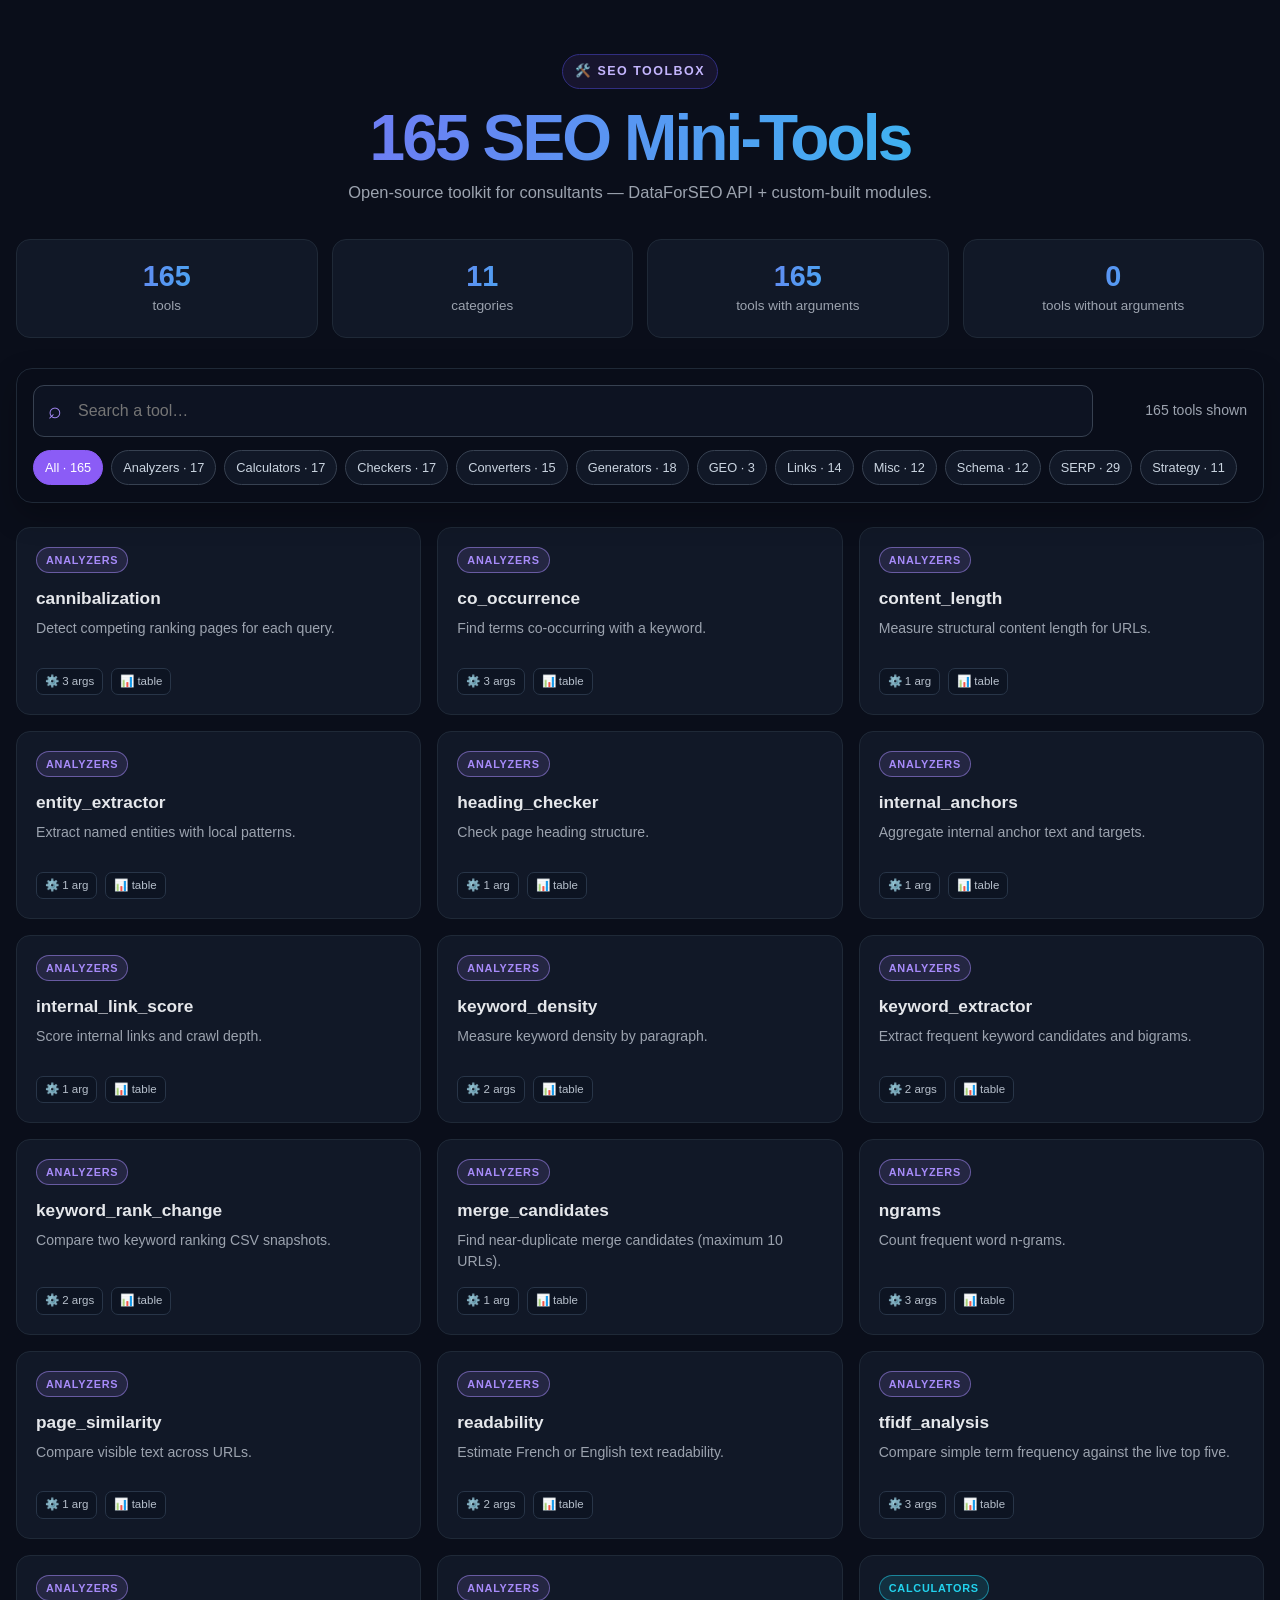
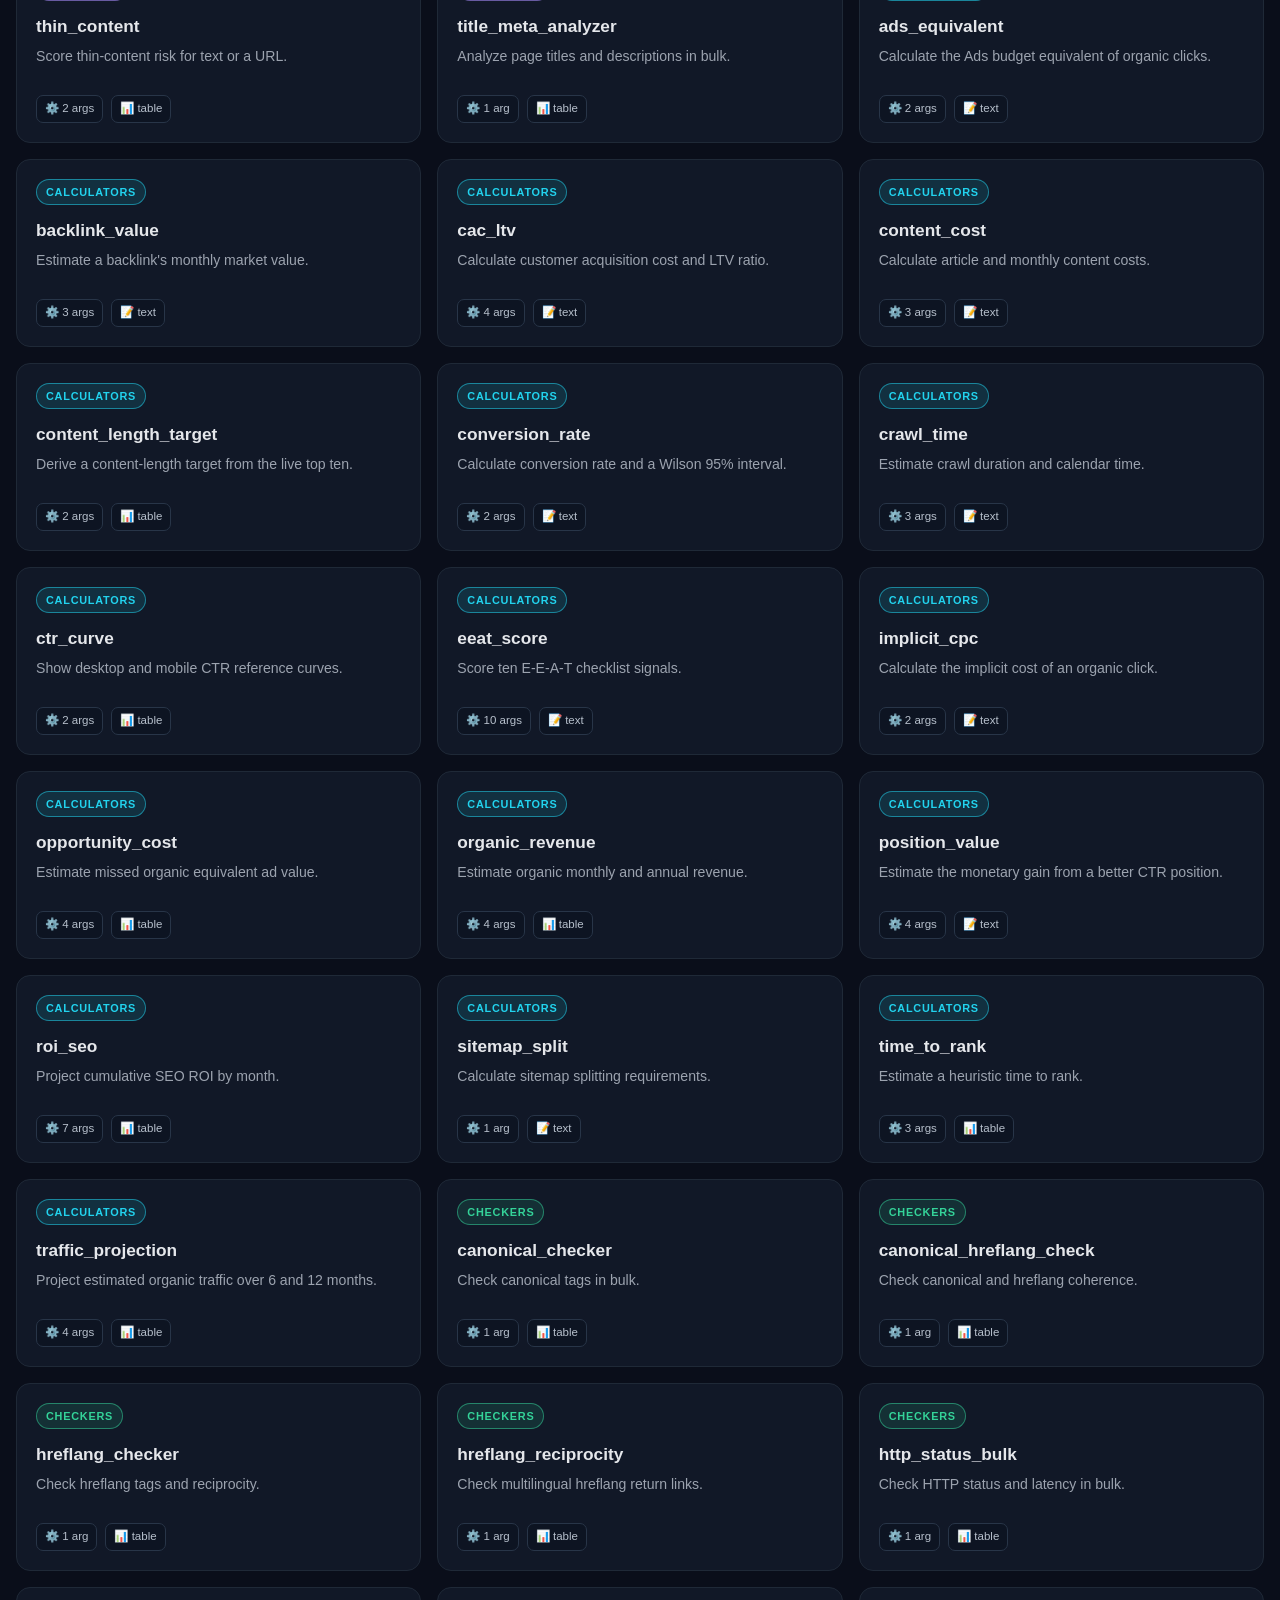
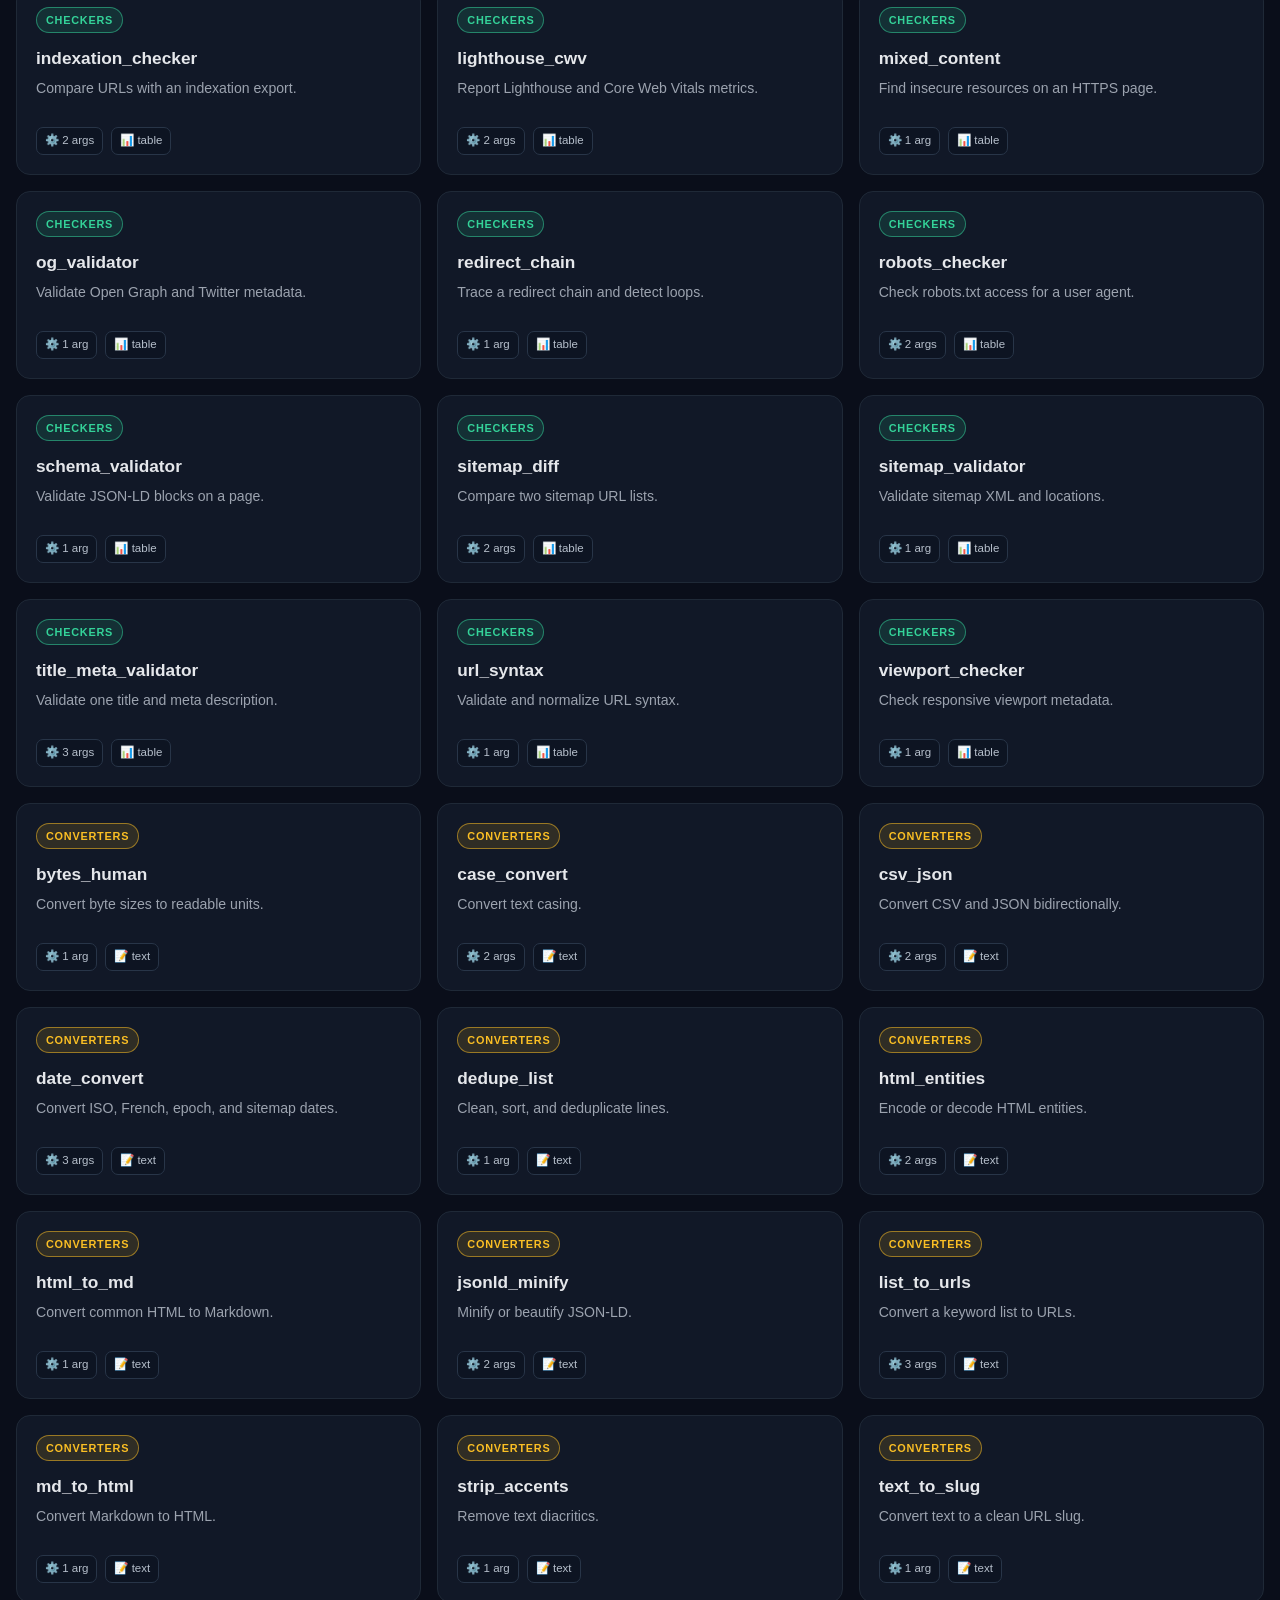
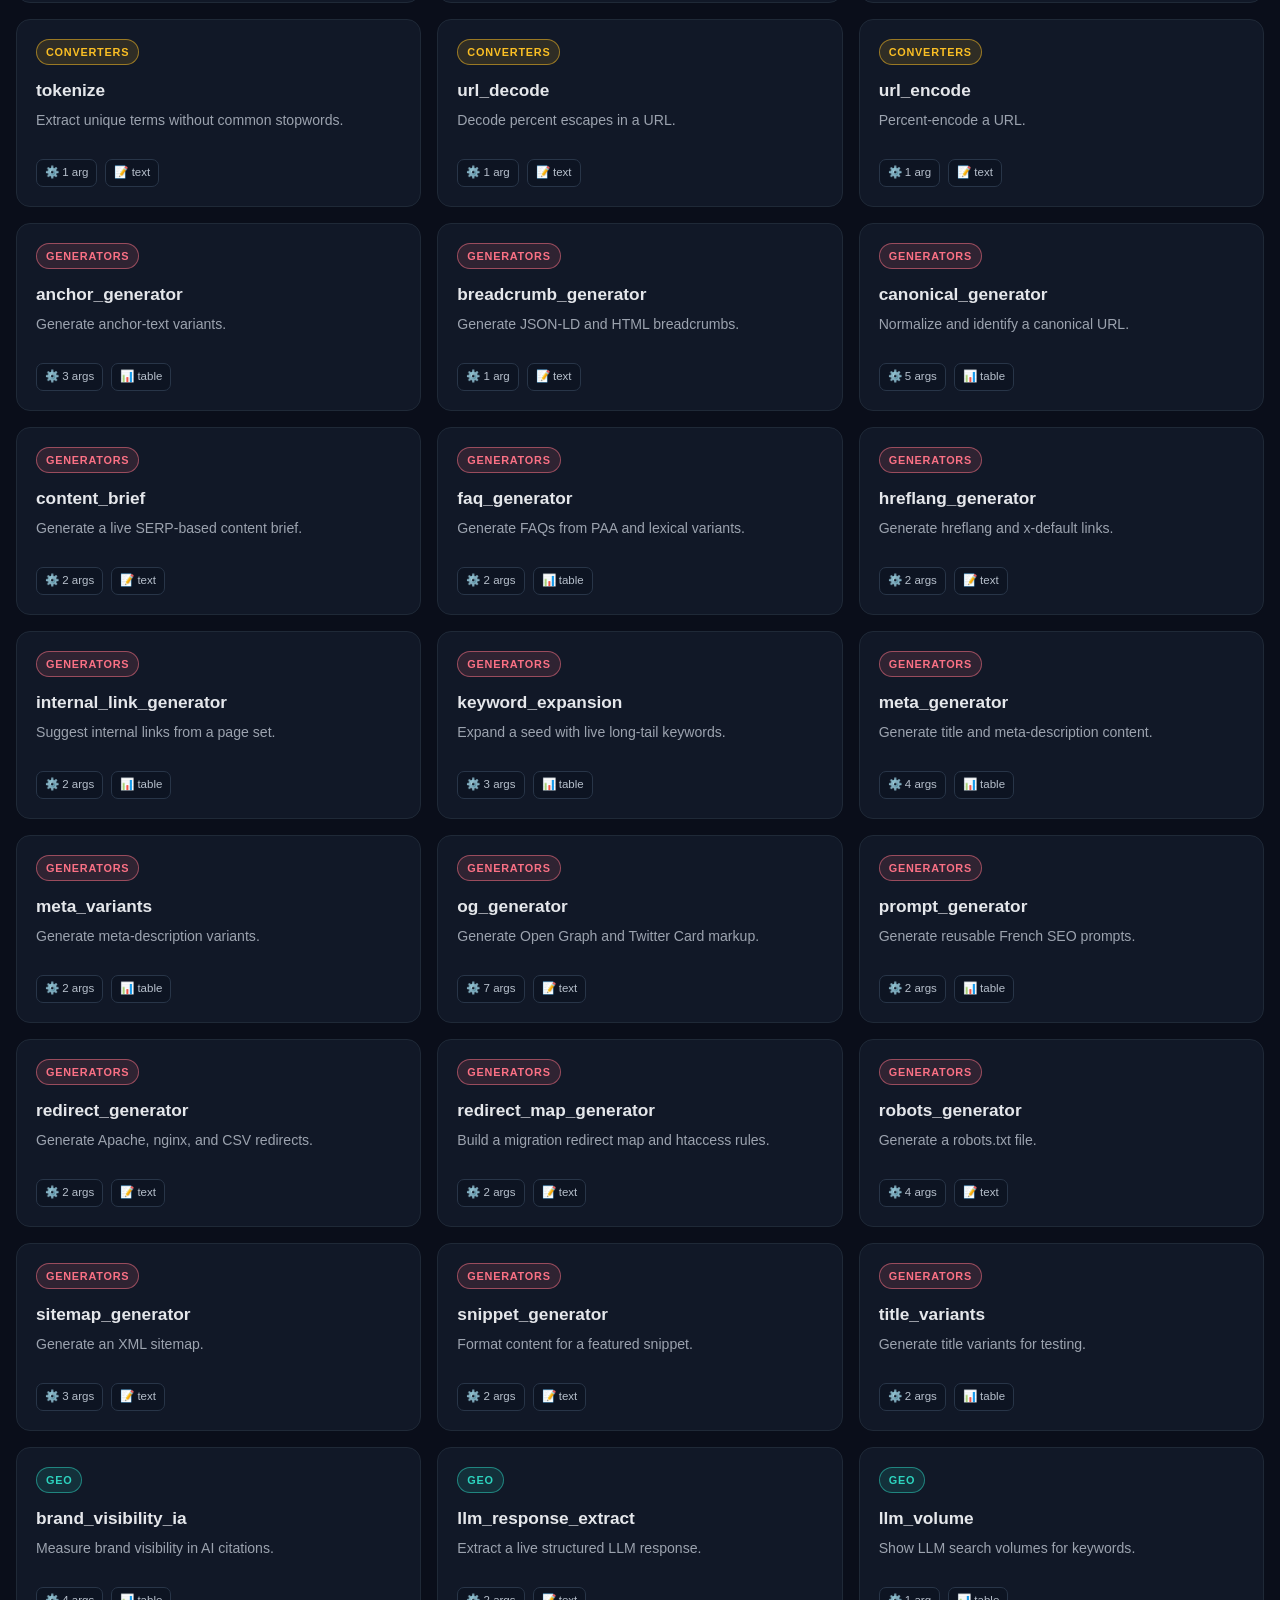
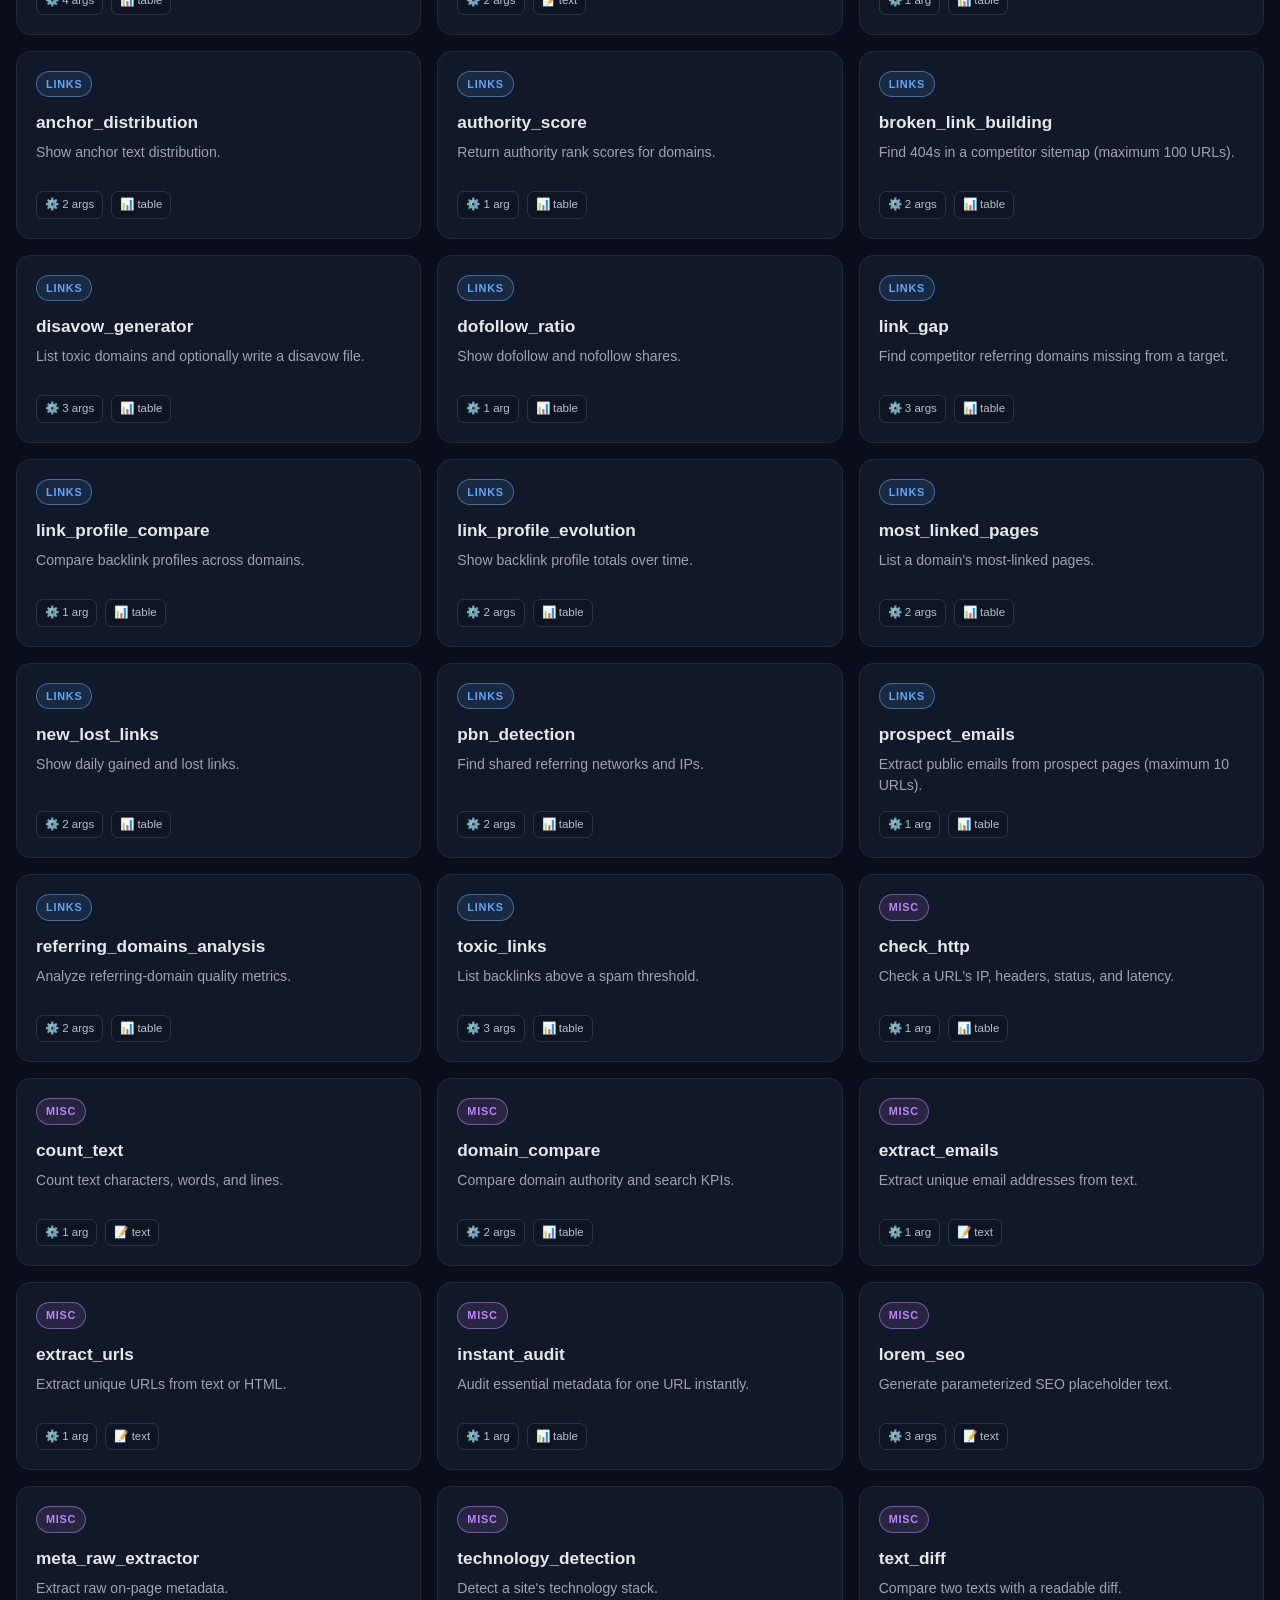
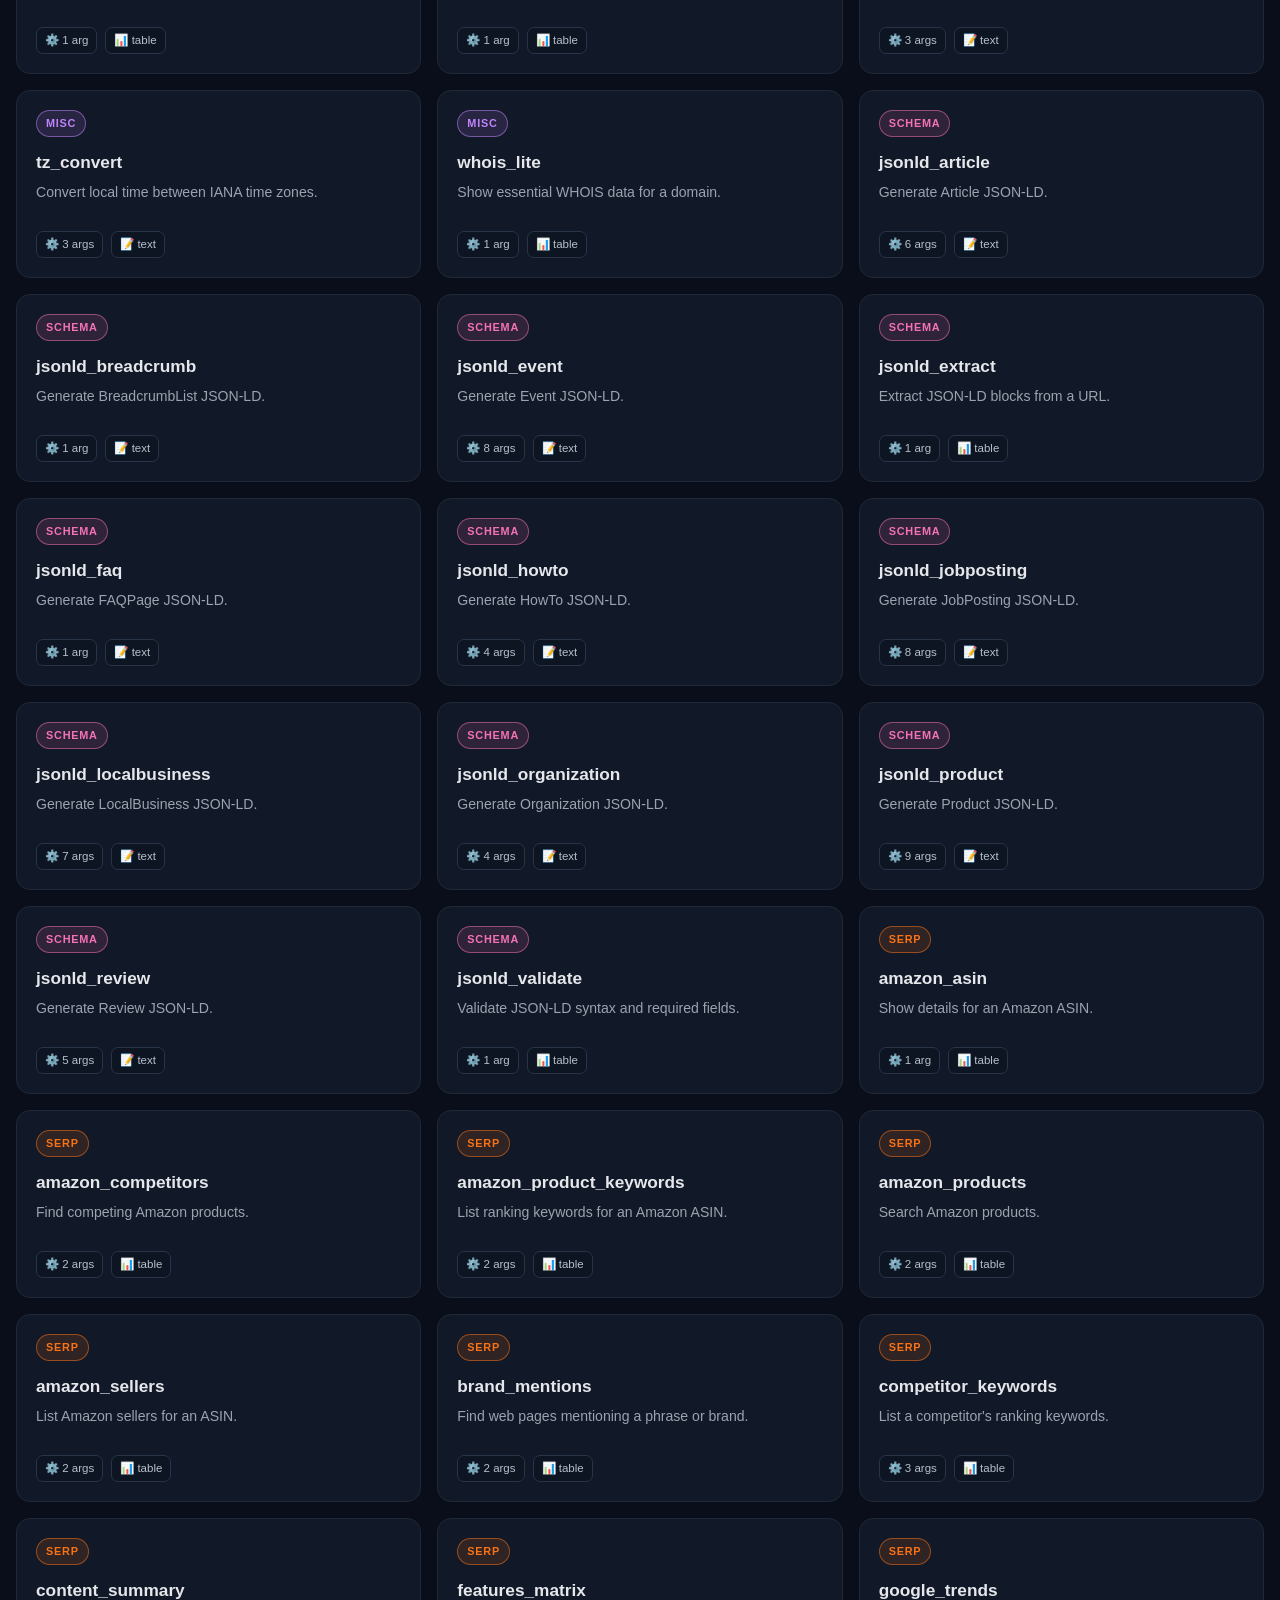
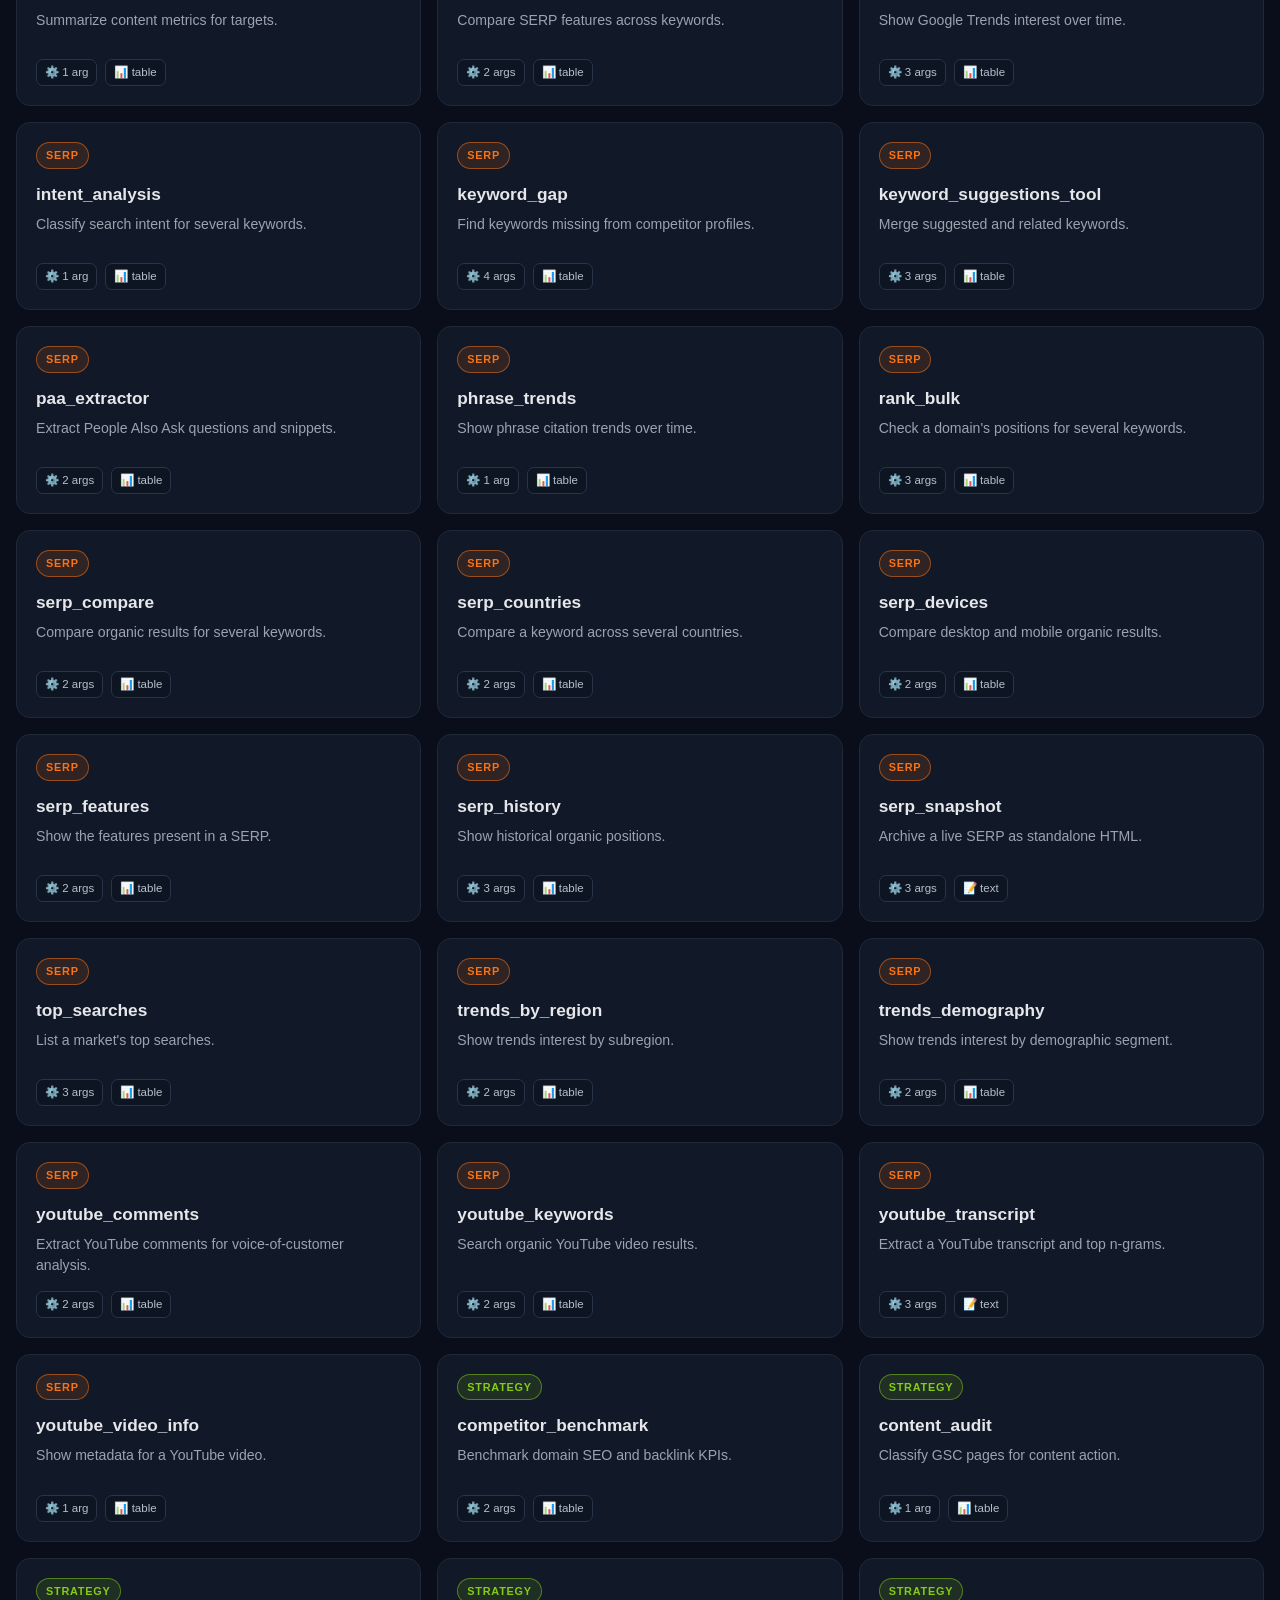
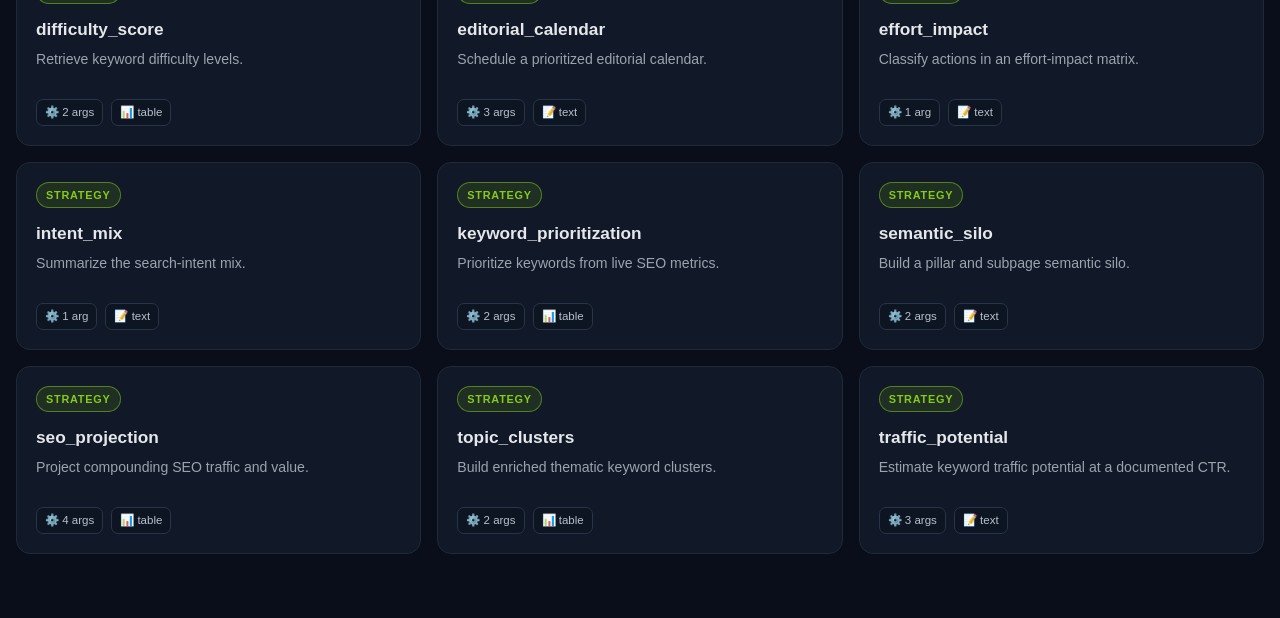
==== commit f627ed84: "Dashboard traduit en anglais (UI internationale)" ====
--- a/visualization/tools-dashboard.html
+++ b/visualization/tools-dashboard.html
@@ -1,9 +1,9 @@
 <!doctype html>
-<html lang="fr">
+<html lang="en">
 <head>
   <meta charset="utf-8">
   <meta name="viewport" content="width=device-width, initial-scale=1">
-  <title>165 mini-outils SEO — SEO Toolbox</title>
+  <title>165 SEO Mini-Tools — SEO Toolbox</title>
   <style>
     :root{--bg:#0a0e1a;--card:#111827;--border:#1f2937;--violet:#8b5cf6;--cyan:#22d3ee;--text:#e5e7eb;--muted:#9ca3af}
     *{box-sizing:border-box}html{color-scheme:dark;scroll-behavior:smooth}body{margin:0;background:var(--bg);color:var(--text);font-family:-apple-system,BlinkMacSystemFont,"Segoe UI",Roboto,Helvetica,Arial,sans-serif;line-height:1.5}button,input{font:inherit}.shell{width:min(1440px,calc(100% - 32px));margin:auto;padding:54px 0 64px}.hero{text-align:center;margin-bottom:34px}.brand{display:inline-flex;align-items:center;gap:8px;padding:7px 12px;border:1px solid #312e81;border-radius:999px;background:#17152e;color:#c4b5fd;font-size:.78rem;font-weight:800;letter-spacing:.12em}.hero h1{margin:16px 0 8px;font-size:clamp(2.1rem,5vw,4rem);line-height:1.05;letter-spacing:-.045em}.gradient{background:linear-gradient(100deg,var(--violet),var(--cyan));background-clip:text;-webkit-background-clip:text;color:transparent}.hero p{max-width:790px;margin:auto;color:var(--muted);font-size:1.03rem}.stats{display:grid;grid-template-columns:repeat(4,1fr);gap:14px;margin:30px 0}.stat{padding:20px;border:1px solid var(--border);border-radius:14px;background:var(--card);text-align:center}.stat strong{display:block;font-size:1.8rem;line-height:1.15}.stat span{color:var(--muted);font-size:.84rem}.controls{position:sticky;top:0;z-index:10;margin-bottom:24px;padding:16px;border:1px solid var(--border);border-radius:16px;background:rgba(10,14,26,.94);box-shadow:0 12px 30px rgba(0,0,0,.25);backdrop-filter:blur(12px)}.search-row{display:flex;align-items:center;gap:14px}.search{position:relative;flex:1}.search::before{content:"⌕";position:absolute;left:15px;top:50%;transform:translateY(-52%);color:#a78bfa;font-size:1.45rem}.search input{width:100%;padding:13px 16px 13px 44px;border:1px solid #374151;border-radius:11px;outline:0;background:#0d1322;color:var(--text);transition:.2s}.search input:focus{border-color:var(--violet);box-shadow:0 0 0 3px rgba(139,92,246,.16)}.results{min-width:140px;color:var(--muted);font-size:.88rem;text-align:right}.chips{display:flex;gap:8px;margin-top:13px;padding-bottom:1px;overflow-x:auto;scrollbar-width:thin}.chip{flex:none;padding:7px 11px;border:1px solid #374151;border-radius:999px;background:#111827;color:#cbd5e1;cursor:pointer;font-size:.8rem;transition:.18s}.chip:hover{border-color:#6d5bd0}.chip.active{border-color:var(--violet);background:var(--violet);color:white}.grid{display:grid;grid-template-columns:repeat(auto-fill,minmax(320px,1fr));gap:16px}.card{display:flex;min-height:188px;padding:19px;border:1px solid var(--border);border-radius:14px;background:var(--card);cursor:pointer;transition:transform .2s,border-color .2s,box-shadow .2s}.card:hover,.card:focus-visible{transform:translateY(-2px);border-color:var(--violet);box-shadow:0 14px 32px rgba(76,29,149,.22)}.card:focus-visible{outline:2px solid var(--cyan);outline-offset:2px}.card-inner{display:flex;flex:1;min-width:0;flex-direction:column}.category{display:inline-flex;align-self:flex-start;padding:4px 9px;border:1px solid color-mix(in srgb,var(--cat) 52%,transparent);border-radius:999px;background:color-mix(in srgb,var(--cat) 13%,transparent);color:var(--cat);font-size:.68rem;font-weight:800;letter-spacing:.07em;text-transform:uppercase}.card h2{margin:13px 0 6px;font-size:1.08rem;overflow-wrap:anywhere}.description{display:-webkit-box;margin:0;color:var(--muted);font-size:.88rem;overflow:hidden;-webkit-box-orient:vertical;-webkit-line-clamp:2}.meta{display:flex;gap:8px;margin-top:auto;padding-top:15px}.pill{padding:4px 8px;border:1px solid #283548;border-radius:7px;background:#0d1422;color:#b7c0cc;font-size:.72rem}.empty{grid-column:1/-1;padding:60px 20px;border:1px dashed #374151;border-radius:14px;color:var(--muted);text-align:center}.modal{position:fixed;inset:0;z-index:50;display:none;align-items:center;justify-content:center;padding:20px;background:rgba(2,6,23,.78);backdrop-filter:blur(5px)}.modal.open{display:flex}.dialog{width:min(900px,100%);max-height:min(88vh,850px);overflow:auto;border:1px solid #334155;border-radius:18px;background:#111827;box-shadow:0 28px 80px rgba(0,0,0,.6)}.dialog-head{display:flex;align-items:flex-start;justify-content:space-between;gap:18px;padding:24px 26px 12px}.dialog-head h2{margin:10px 0 0;font-size:1.65rem;overflow-wrap:anywhere}.close{display:grid;flex:none;width:38px;height:38px;border:1px solid #374151;border-radius:9px;background:#182131;color:#cbd5e1;cursor:pointer;place-items:center;font-size:1.25rem}.close:hover{border-color:var(--violet);color:white}.dialog-body{padding:0 26px 26px}.full-description{margin:5px 0 25px;color:#c7ced8}.dialog h3{margin:22px 0 10px;font-size:.9rem;letter-spacing:.04em;text-transform:uppercase;color:#c4b5fd}.table-wrap{overflow-x:auto;border:1px solid #263244;border-radius:10px}table{width:100%;border-collapse:collapse;font-size:.82rem}th,td{padding:10px 12px;border-bottom:1px solid #263244;text-align:left;vertical-align:top}tr:last-child td{border-bottom:0}th{background:#0e1624;color:#9ca3af;font-size:.72rem;text-transform:uppercase}td{overflow-wrap:anywhere}.required{display:inline-block;padding:2px 7px;border-radius:999px;font-size:.68rem;font-weight:700}.yes{background:rgba(239,68,68,.15);color:#fca5a5}.no{background:rgba(34,197,94,.13);color:#86efac}.no-args{padding:18px;border:1px dashed #374151;border-radius:10px;color:var(--muted);text-align:center}pre{margin:0;padding:16px;border:1px solid #30363d;border-radius:10px;background:#0d1117;color:#a5f3fc;white-space:pre-wrap;overflow-wrap:anywhere;font:13px/1.55 ui-monospace,SFMono-Regular,Menlo,Consolas,monospace}@media(max-width:800px){.stats{grid-template-columns:repeat(2,1fr)}.search-row{align-items:stretch;flex-direction:column}.results{text-align:left}.controls{position:static}.shell{padding-top:32px}}@media(max-width:430px){.shell{width:min(100% - 20px,1440px)}.grid{grid-template-columns:1fr}.stats{gap:9px}.stat{padding:15px 8px}.dialog-head,.dialog-body{padding-left:18px;padding-right:18px}}
@@ -11,12 +11,12 @@
 </head>
 <body>
   <main class="shell">
-    <header class="hero"><div class="brand">🛠️ SEO TOOLBOX</div><h1 class="gradient">165 mini-outils SEO</h1><p>Boîte à outils open-source pour consultants — API DataForSEO + modules maison.</p></header>
-    <section class="stats" aria-label="Statistiques"><div class="stat"><strong class="gradient" id="stat-total">—</strong><span>outils</span></div><div class="stat"><strong class="gradient" id="stat-categories">—</strong><span>catégories</span></div><div class="stat"><strong class="gradient" id="stat-with-args">—</strong><span>outils avec arguments</span></div><div class="stat"><strong class="gradient" id="stat-without-args">—</strong><span>outils sans argument</span></div></section>
-    <section class="controls" aria-label="Filtres"><div class="search-row"><label class="search"><span hidden>Rechercher</span><input id="search" type="search" placeholder="Rechercher un outil (nom, description, argument)…" autocomplete="off"></label><div class="results" id="results" aria-live="polite"></div></div><div class="chips" id="chips" aria-label="Catégories"></div></section>
+    <header class="hero"><div class="brand">🛠️ SEO TOOLBOX</div><h1 class="gradient">165 SEO Mini-Tools</h1><p>Open-source toolkit for consultants — DataForSEO API + custom-built modules.</p></header>
+    <section class="stats" aria-label="Statistics"><div class="stat"><strong class="gradient" id="stat-total">—</strong><span>tools</span></div><div class="stat"><strong class="gradient" id="stat-categories">—</strong><span>categories</span></div><div class="stat"><strong class="gradient" id="stat-with-args">—</strong><span>tools with arguments</span></div><div class="stat"><strong class="gradient" id="stat-without-args">—</strong><span>tools without arguments</span></div></section>
+    <section class="controls" aria-label="Filters"><div class="search-row"><label class="search"><span hidden>Search</span><input id="search" type="search" placeholder="Search a tool…" autocomplete="off"></label><div class="results" id="results" aria-live="polite"></div></div><div class="chips" id="chips" aria-label="Categories"></div></section>
     <section class="grid" id="grid" aria-live="polite"></section>
   </main>
-  <div class="modal" id="modal" role="dialog" aria-modal="true" aria-labelledby="modal-title"><article class="dialog"><header class="dialog-head"><div><span class="category" id="modal-category"></span><h2 id="modal-title"></h2></div><button class="close" id="close-modal" type="button" aria-label="Fermer">✕</button></header><div class="dialog-body"><p class="full-description" id="modal-description"></p><h3>Arguments</h3><div id="arguments"></div><h3>Commande d’exemple</h3><pre><code id="example"></code></pre></div></article></div>
+  <div class="modal" id="modal" role="dialog" aria-modal="true" aria-labelledby="modal-title"><article class="dialog"><header class="dialog-head"><div><span class="category" id="modal-category"></span><h2 id="modal-title"></h2></div><button class="close" id="close-modal" type="button" aria-label="Close">✕</button></header><div class="dialog-body"><p class="full-description" id="modal-description"></p><h3>Arguments</h3><div id="arguments"></div><h3>Example command</h3><pre><code id="example"></code></pre></div></article></div>
   <script id="tools-data" type="application/json">
 [
  {
@@ -4007,7 +4007,7 @@
       const tools = JSON.parse(document.getElementById('tools-data').textContent);
       const categories = ['analyzers','calculators','checkers','converters','generators','geo','links','misc','schema','serp','strategy'];
       const colors = {analyzers:'#a78bfa',calculators:'#22d3ee',checkers:'#34d399',converters:'#fbbf24',generators:'#fb7185',geo:'#2dd4bf',links:'#60a5fa',misc:'#c084fc',schema:'#f472b6',serp:'#f97316',strategy:'#84cc16'};
-      const labels = {analyzers:'Analyseurs',calculators:'Calculateurs',checkers:'Vérificateurs',converters:'Convertisseurs',generators:'Générateurs',geo:'Géo',links:'Liens',misc:'Divers',schema:'Schéma',serp:'SERP',strategy:'Stratégie'};
+      const labels = {analyzers:'Analyzers',calculators:'Calculators',checkers:'Checkers',converters:'Converters',generators:'Generators',geo:'GEO',links:'Links',misc:'Misc',schema:'Schema',serp:'SERP',strategy:'Strategy'};
       const byId = id => document.getElementById(id);
       const grid = byId('grid'), search = byId('search'), chips = byId('chips'), modal = byId('modal');
       let activeCategory = 'all', lastFocus = null;
@@ -4021,29 +4021,29 @@
       byId('stat-without-args').textContent = tools.filter(tool => !tool.args.length).length;
 
       function buildChips(){
-        const entries = [['all','Toutes',tools.length],...categories.map(category => [category,labels[category],counts[category]])];
+        const entries = [['all','All',tools.length],...categories.map(category => [category,labels[category],counts[category]])];
         chips.innerHTML = entries.map(([key,label,count]) => `<button type="button" class="chip${key === activeCategory ? ' active' : ''}" data-category="${key}">${label} · ${count}</button>`).join('');
       }
       function render(){
         const query = normalize(search.value.trim());
         const visible = tools.filter(tool => (activeCategory === 'all' || tool.category === activeCategory) && (!query || normalize([tool.name,tool.description,...tool.args.map(arg => arg.name)].join(' ')).includes(query)));
-        byId('results').textContent = `${visible.length} outil${visible.length > 1 ? 's' : ''} affiché${visible.length > 1 ? 's' : ''}`;
+        byId('results').textContent = `${visible.length} tool${visible.length === 1 ? '' : 's'} shown`;
         grid.innerHTML = visible.length ? visible.map(tool => {
-          const index = tools.indexOf(tool), argText = tool.args.length ? `⚙️ ${tool.args.length} arg${tool.args.length > 1 ? 's' : ''}` : '🎯 sans argument';
-          return `<article class="card" tabindex="0" role="button" aria-label="Voir ${escapeHTML(tool.name)}" data-index="${index}"><div class="card-inner"><span class="category" style="--cat:${colors[tool.category]}">${escapeHTML(labels[tool.category])}</span><h2>${escapeHTML(tool.name)}</h2><p class="description">${escapeHTML(tool.description)}</p><div class="meta"><span class="pill">${argText}</span><span class="pill">${tool.returns === 'table' ? '📊 table' : '📝 texte'}</span></div></div></article>`;
-        }).join('') : '<div class="empty">Aucun outil ne correspond à cette recherche.</div>';
+          const index = tools.indexOf(tool), argText = tool.args.length ? `⚙️ ${tool.args.length} arg${tool.args.length > 1 ? 's' : ''}` : '🎯 no arguments';
+          return `<article class="card" tabindex="0" role="button" aria-label="View ${escapeHTML(tool.name)}" data-index="${index}"><div class="card-inner"><span class="category" style="--cat:${colors[tool.category]}">${escapeHTML(labels[tool.category])}</span><h2>${escapeHTML(tool.name)}</h2><p class="description">${escapeHTML(tool.description)}</p><div class="meta"><span class="pill">${argText}</span><span class="pill">${tool.returns === 'table' ? '📊 table' : '📝 text'}</span></div></div></article>`;
+        }).join('') : '<div class="empty">No tools match this search.</div>';
       }
       function exampleValue(arg){
         if(arg.is_flag) return '';
         const help = String(arg.help || '').trim().replace(/\s+/g,' ');
-        return help ? help.slice(0,12).trim() : 'valeur';
+        return help ? help.slice(0,12).trim() : 'value';
       }
       function openModal(tool, trigger){
         lastFocus = trigger;
         const category = byId('modal-category');
         category.textContent = labels[tool.category]; category.style.setProperty('--cat',colors[tool.category]);
         byId('modal-title').textContent = tool.name; byId('modal-description').textContent = tool.description;
-        byId('arguments').innerHTML = tool.args.length ? `<div class="table-wrap"><table><thead><tr><th>Nom</th><th>Requis</th><th>Défaut</th><th>Aide</th></tr></thead><tbody>${tool.args.map(arg => `<tr><td><code>--${escapeHTML(arg.name)}</code></td><td><span class="required ${arg.required ? 'yes' : 'no'}">${arg.required ? 'oui' : 'non'}</span></td><td>${arg.default === null || arg.default === '' ? '—' : escapeHTML(arg.default)}</td><td>${escapeHTML(arg.help || '—')}</td></tr>`).join('')}</tbody></table></div>` : '<div class="no-args">Aucun argument — outil sans paramètre.</div>';
+        byId('arguments').innerHTML = tool.args.length ? `<div class="table-wrap"><table><thead><tr><th>Name</th><th>Required</th><th>Default</th><th>Help</th></tr></thead><tbody>${tool.args.map(arg => `<tr><td><code>--${escapeHTML(arg.name)}</code></td><td><span class="required ${arg.required ? 'yes' : 'no'}">${arg.required ? 'yes' : 'no'}</span></td><td>${arg.default === null || arg.default === '' ? '—' : escapeHTML(arg.default)}</td><td>${escapeHTML(arg.help || '—')}</td></tr>`).join('')}</tbody></table></div>` : '<div class="no-args">No arguments — parameterless tool.</div>';
         const required = tool.args.filter(arg => arg.required).map(arg => `--${arg.name}${arg.is_flag ? '' : ` ${exampleValue(arg)}`}`);
         byId('example').textContent = ['seo tool',tool.name,...required].join(' ');
         modal.classList.add('open'); document.body.style.overflow = 'hidden'; byId('close-modal').focus();
